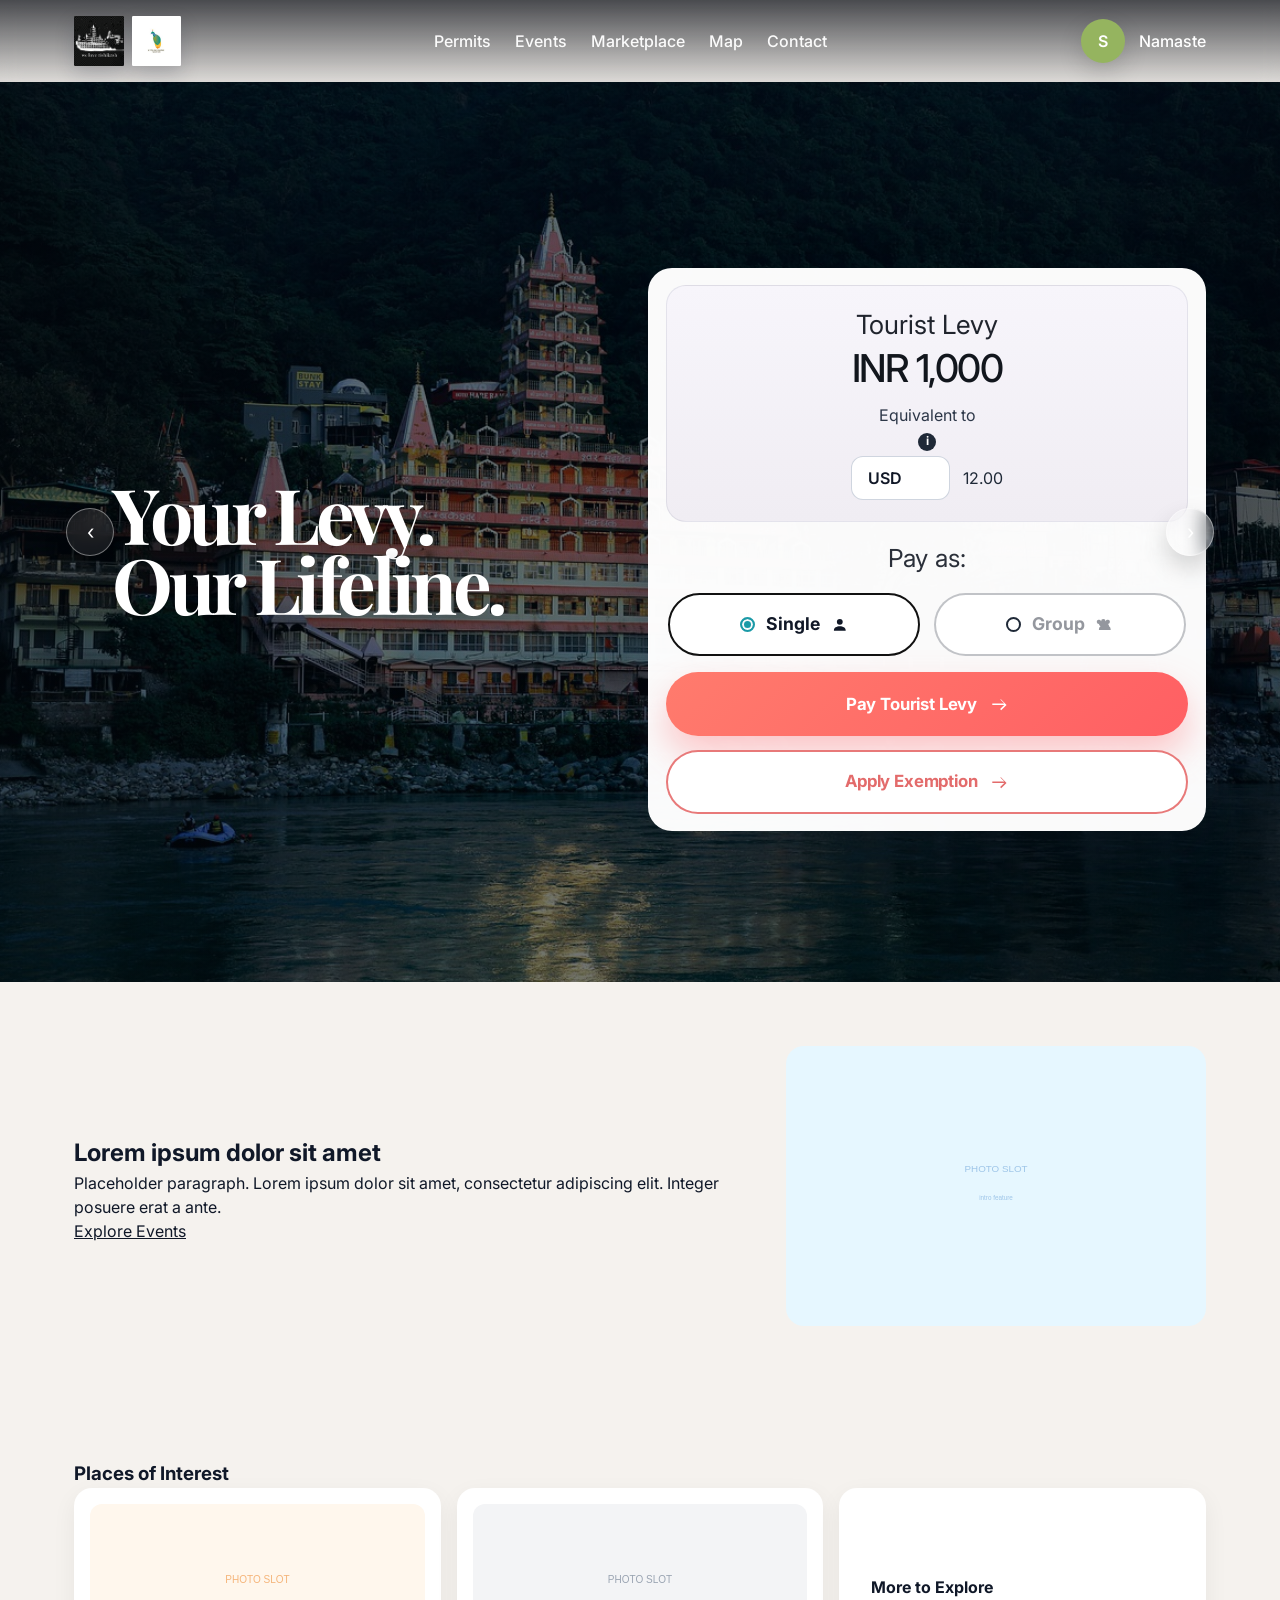
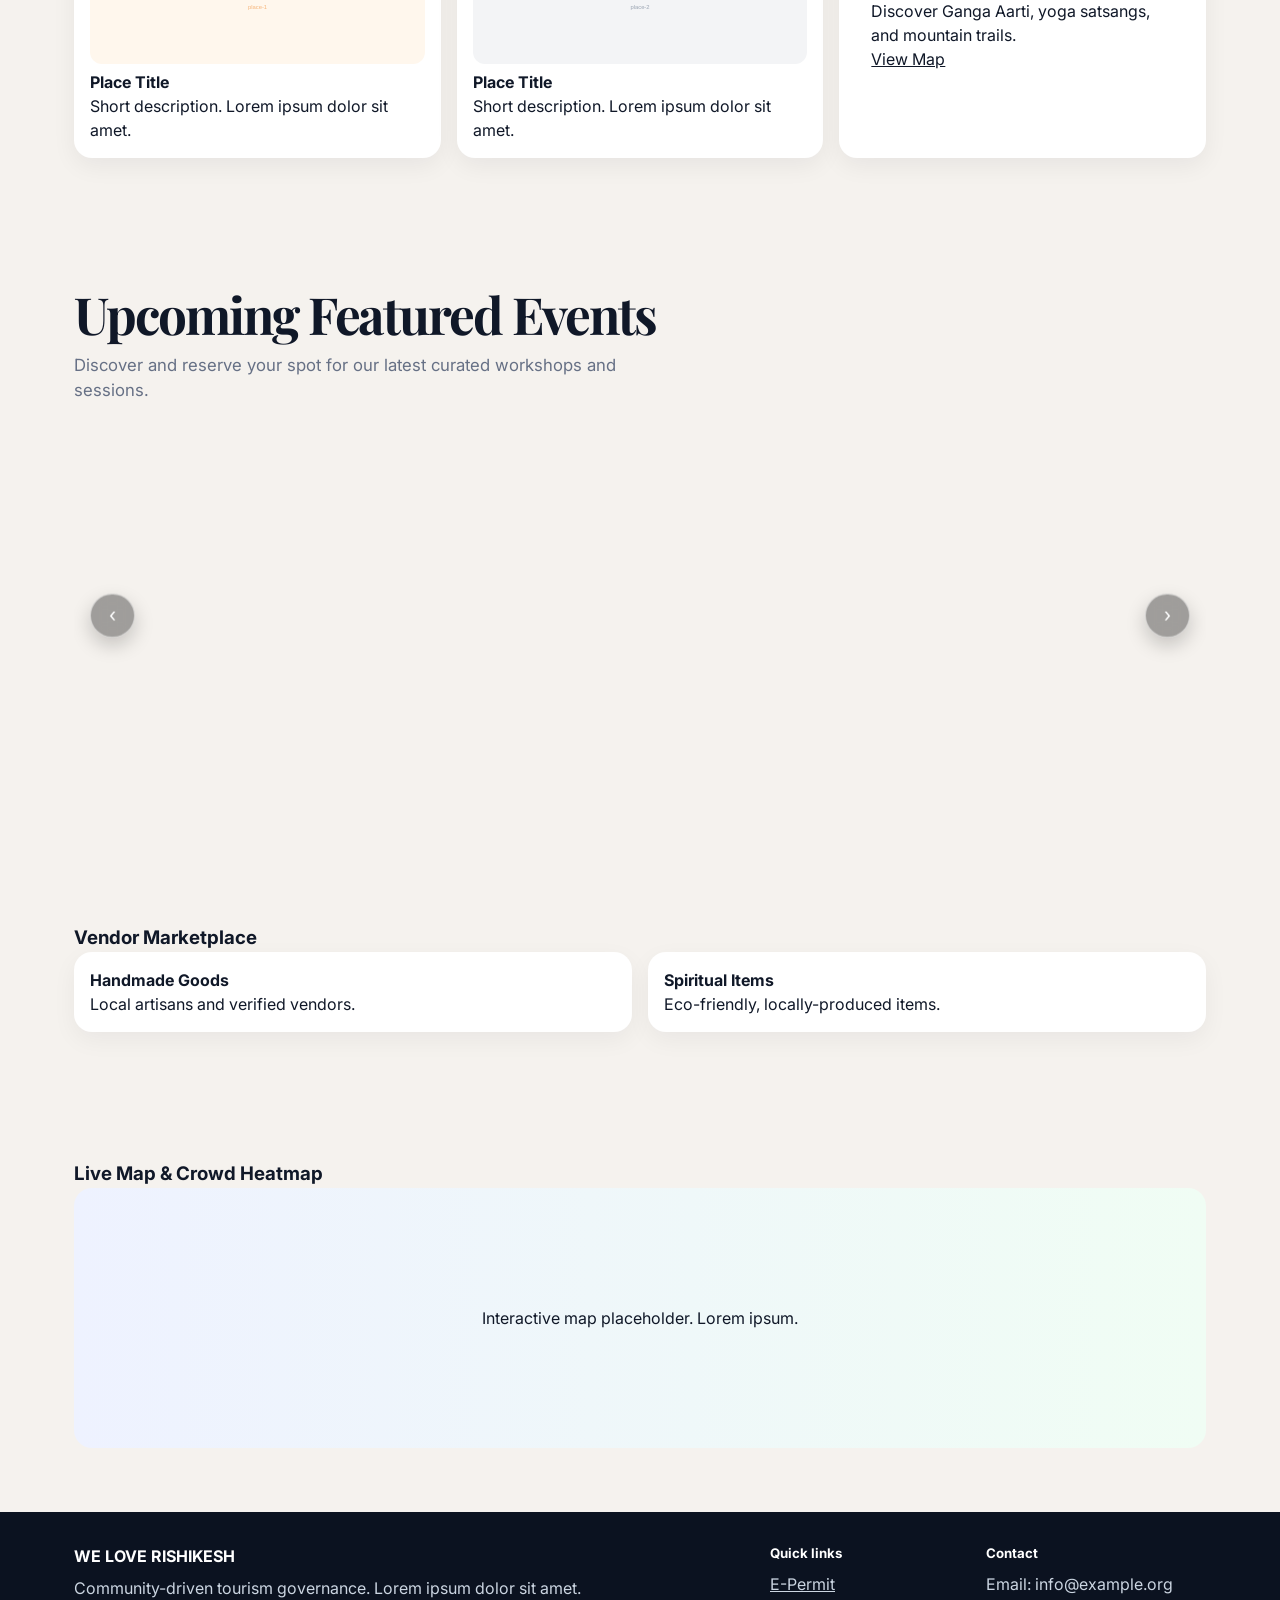
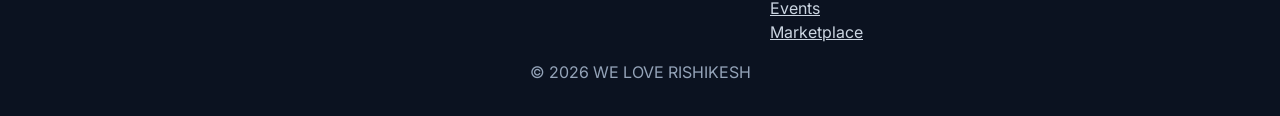
==== index.html @ 818726d2 "update" ====
<!doctype html>
<html lang="en">
<head>
  <meta charset="utf-8">
  <meta name="viewport" content="width=device-width,initial-scale=1">
  <title>WE LOVE RISHIKESH</title>
  <link rel="stylesheet" href="styles.css">
</head>
<body>
  <header class="site-header">
    <nav class="nav" aria-label="Primary">
      <a class="brand" href="#top" aria-label="Home">
        <span class="logos" aria-hidden="true">
          <img src="logo 1.png" alt="" class="logo-img">
          <img src="logo 2.jpg" alt="" class="logo-img">
        </span>
      </a>
      <ul class="nav-links">
        <li><a href="#permits">Permits</a></li>
        <li><a href="#events">Events</a></li>
        <li><a href="#marketplace">Marketplace</a></li>
        <li><a href="#map">Map</a></li>
        <li><a href="#contact">Contact</a></li>
      </ul>
      <div class="nav-utility" aria-label="User menu">
        <span class="avatar" aria-hidden="true">S</span>
        <span class="nav-utility__label">Namaste</span>
      </div>
    </nav>
  </header>

  <main>
    <section class="hero" id="top">
      <div class="hero-slides" aria-hidden="true">
        <div class="hero-slide is-active" data-caption="Your Levy. Our Lifeline." style="background-image: url('hero/hero 1.jpg')"></div>
        <div class="hero-slide" data-caption="Protect the Peace. Fund the Flow." style="background-image: url('hero/hero 2.avif')"></div>
        <div class="hero-slide" data-caption="Save the Ganga. Sustain the Valley." style="background-image: url('hero/hero 3.jpg')"></div>
        <div class="hero-slide" data-caption="Guard the Ghats. Guide the Future." style="background-image: url('hero/hero 4.jpg')"></div>
      </div>
      <div class="hero-inner container">
        <button class="hero-nav-button hero-nav-button--left" type="button" aria-label="Previous hero item">
          <span aria-hidden="true">&#8249;</span>
        </button>
        <button class="hero-nav-button hero-nav-button--right" type="button" aria-label="Next hero item">
          <span aria-hidden="true">&#8250;</span>
        </button>

        <div class="hero-copy">
          <h1 class="hero-title is-animating">Your Levy. Our Lifeline.</h1>
        </div>

        <aside class="levy-card" aria-label="Tourist levy payment card">
          <div class="levy-card__panel">
            <p class="levy-card__title">Tourist Levy</p>
            <p class="levy-card__price">INR 1,000</p>
            <div class="levy-card__currency">
              <span class="levy-card__currency-label">Equivalent to</span>
              <span class="levy-card__info" aria-hidden="true">i</span>
              <div class="levy-card__currency-row">
                <select aria-label="Select currency">
                  <option selected>USD</option>
                  <option>EUR</option>
                  <option>AUD</option>
                </select>
                <span class="levy-card__amount">12.00</span>
              </div>
            </div>
          </div>

          <div class="levy-card__payas">
            <p>Pay as:</p>
            <div class="pay-toggle" role="radiogroup" aria-label="Pay as">
              <label class="pay-toggle__option is-active">
                <input type="radio" name="pay-type" checked>
                <span class="pay-toggle__content">
                  <span class="pay-toggle__dot" aria-hidden="true"></span>
                  <span class="pay-toggle__label">Single</span>
                  <svg viewBox="0 0 24 24" aria-hidden="true"><path d="M12 12a4 4 0 1 0-4-4 4 4 0 0 0 4 4Zm0 2c-4.42 0-8 2.24-8 5v1h16v-1c0-2.76-3.58-5-8-5Z"/></svg>
                </span>
              </label>
              <label class="pay-toggle__option">
                <input type="radio" name="pay-type">
                <span class="pay-toggle__content">
                  <span class="pay-toggle__dot" aria-hidden="true"></span>
                  <span class="pay-toggle__label">Group</span>
                  <svg viewBox="0 0 24 24" aria-hidden="true"><path d="M16 11a3 3 0 1 0-2.82-4h-.18a3 3 0 1 0-6 0h-.18A3 3 0 1 0 4 11a3 3 0 0 0 2.2 2.89A4.99 4.99 0 0 0 4 18v1h16v-1a4.99 4.99 0 0 0-2.2-4.11A3 3 0 0 0 16 11Z"/></svg>
                </span>
              </label>
            </div>
          </div>

          <div class="levy-card__actions">
            <button class="action-btn action-btn--solid" type="button" id="openLevyModal">
              <span>Pay Tourist Levy</span>
              <svg viewBox="0 0 24 24" aria-hidden="true"><path d="M13.2 5.6 18.6 11H3v2h15.6l-5.4 5.4L14.6 20l7-7-7-7Z"/></svg>
            </button>
            <a class="action-btn action-btn--outline" href="#exemption">
              <span>Apply Exemption</span>
              <svg viewBox="0 0 24 24" aria-hidden="true"><path d="M13.2 5.6 18.6 11H3v2h15.6l-5.4 5.4L14.6 20l7-7-7-7Z"/></svg>
            </a>
          </div>
        </aside>
      </div>
    </section>

    <section class="intro container">
      <div class="intro-grid">
        <div class="intro-text">
          <h2>Lorem ipsum dolor sit amet</h2>
          <p>Placeholder paragraph. Lorem ipsum dolor sit amet, consectetur adipiscing elit. Integer posuere erat a ante.</p>
          <a class="link" href="#events">Explore Events</a>
        </div>
        <div class="intro-image">
          <!-- PHOTO-SLOT: intro feature -->
          <img src="assets/placeholder-1.svg" alt="placeholder">
        </div>
      </div>
    </section>

    <section id="places" class="places container">
      <h3>Places of Interest</h3>
      <div class="places-grid">
        <div class="place-card">
          <!-- PHOTO-SLOT: place-1 -->
          <img src="assets/placeholder-2.svg" alt="place">
          <h4>Place Title</h4>
          <p>Short description. Lorem ipsum dolor sit amet.</p>
        </div>
        <div class="place-card">
          <!-- PHOTO-SLOT: place-2 -->
          <img src="assets/placeholder-3.svg" alt="place">
          <h4>Place Title</h4>
          <p>Short description. Lorem ipsum dolor sit amet.</p>
        </div>
        <div class="place-card">
          <div class="place-slate">
            <h4>More to Explore</h4>
            <p>Discover Ganga Aarti, yoga satsangs, and mountain trails.</p>
            <a class="link" href="#map">View Map</a>
          </div>
        </div>
      </div>
    </section>

    <section id="events" class="events container">
      <div class="events-header">
        <h2>Upcoming Featured Events</h2>
        <p class="events-subtitle">Discover and reserve your spot for our latest curated workshops and sessions.</p>
      </div>
      <div class="events-slideshow-wrapper">
        <div class="events-slides">
          <div class="event-slide is-active" style="background-image: url('assets/event 1.jpg')"></div>
          <div class="event-slide" style="background-image: url('assets/event 2.jpg')"></div>
          <div class="event-slide" style="background-image: url('assets/event 3.jpg')"></div>
        </div>
        <button class="events-nav-button events-nav-button--prev" type="button" aria-label="Previous event">
          <span aria-hidden="true">&#8249;</span>
        </button>
        <button class="events-nav-button events-nav-button--next" type="button" aria-label="Next event">
          <span aria-hidden="true">&#8250;</span>
        </button>
      </div>
    </section>

    <section id="marketplace" class="marketplace container">
      <h3>Vendor Marketplace</h3>
      <div class="market-grid">
        <div class="market-card">
          <h4>Handmade Goods</h4>
          <p>Local artisans and verified vendors.</p>
        </div>
        <div class="market-card">
          <h4>Spiritual Items</h4>
          <p>Eco-friendly, locally-produced items.</p>
        </div>
      </div>
    </section>

    <section id="map" class="map container">
      <h3>Live Map & Crowd Heatmap</h3>
      <div class="map-slate">
        <p>Interactive map placeholder. Lorem ipsum.</p>
      </div>
    </section>

  </main>

  <div class="levy-modal" id="levyModal" role="dialog" aria-modal="true" aria-labelledby="levyModalTitle" hidden>
    <div class="levy-modal__backdrop" data-close-modal="true"></div>
    <div class="levy-modal__dialog" role="document">
      <button class="levy-modal__close" type="button" id="closeLevyModal" aria-label="Close tourist levy form">&times;</button>

      <div class="levy-modal__grid">
        <section class="levy-modal__column">
          <h2 id="levyModalTitle" class="levy-modal__heading">Tourist Levy Form</h2>

          <div class="tl-amount-box">
            <span>Total Amount</span>
            <strong>INR 1,000</strong>
          </div>

          <div class="tl-conversion">
            <div class="tl-conversion__row">
              <span>Equivalent to</span>
              <select aria-label="Select conversion currency">
                <option selected>USD</option>
                <option>EUR</option>
                <option>AUD</option>
              </select>
              <strong>12.00</strong>
            </div>
            <p class="tl-conversion__note"><em>* Final amount may vary based on live exchange rates and issuer fees.</em></p>
          </div>

          <div class="tl-payment-methods">
            <div class="tl-payment-methods__head">
              <h3>Choose Payment Method</h3>
              <span class="tl-secure-pill">
                <svg viewBox="0 0 24 24" aria-hidden="true"><path d="M12 2 4 5v6c0 5.25 3.4 10.24 8 11.95 4.6-1.71 8-6.7 8-11.95V5l-8-3Zm0 3.2 5 1.88V11c0 3.95-2.42 7.72-5 9.2-2.58-1.48-5-5.25-5-9.2V7.08l5-1.88Zm-1.2 9.3-2.1-2.1-1.7 1.7 3.8 3.8 6.2-6.2-1.7-1.7-4.5 4.5Z"/></svg>
                <span>Payment Securely</span>
              </span>
            </div>

            <div class="tl-method-list" role="radiogroup" aria-label="Payment method">
              <label class="tl-method-option">
                <input type="radio" name="payment-method" checked>
                <span class="tl-method-option__body">
                  <span class="tl-method-option__radio"></span>
                  <span class="tl-method-option__meta">
                    <strong>Credit / Debit Card</strong>
                    <small>Visa, Mastercard, JCB, Amex</small>
                  </span>
                  <span class="tl-method-option__logos" aria-hidden="true">
                    <span class="logo-chip">VISA</span>
                    <span class="logo-chip">MC</span>
                    <span class="logo-chip">JCB</span>
                  </span>
                </span>
              </label>

              <label class="tl-method-option">
                <input type="radio" name="payment-method">
                <span class="tl-method-option__body">
                  <span class="tl-method-option__radio"></span>
                  <span class="tl-method-option__meta">
                    <strong>UPI</strong>
                    <small>Pay with UPI apps and ID</small>
                  </span>
                  <span class="tl-method-option__logos" aria-hidden="true">
                    <span class="logo-chip logo-chip--upi">UPI</span>
                  </span>
                </span>
              </label>
            </div>
          </div>

          <p class="tl-legal">By proceeding, you agree to the WE LOVE RISHIKESH Application policies and provincial tourism levy regulations.</p>
        </section>

        <section class="levy-modal__column">
          <h3 class="levy-modal__heading">Your Identity</h3>

          <form class="tl-form" novalidate>
            <label class="tl-field">
              <span class="tl-field__label">First / Given Names <span class="tl-help">?</span></span>
              <input type="text" placeholder="Enter your first and given names">
            </label>

            <label class="tl-field">
              <span class="tl-field__label">Last Name (Surname) <span class="tl-help">?</span></span>
              <input type="text" placeholder="Enter your surname">
            </label>

            <label class="tl-field">
              <span class="tl-field__label">Email</span>
              <input type="email" placeholder="you@example.com">
              <small>* Your Levy Voucher will be sent to your Email.</small>
            </label>

            <label class="tl-field">
              <span class="tl-field__label">Aadhar Number</span>
              <input type="text" placeholder="Enter your Aadhar number">
            </label>

            <label class="tl-field">
              <span class="tl-field__label">State</span>
              <input type="text" placeholder="Enter state">
            </label>

            <label class="tl-field">
              <span class="tl-field__label">Arrival Date (DD/MM/YYYY)</span>
              <input type="text" placeholder="DD/MM/YYYY">
            </label>

            <div class="tl-captcha" aria-label="Turnstile verification">
              <div class="tl-captcha__check">✓</div>
              <div>
                <strong>Success!</strong>
                <p>Cloudflare Turnstile verified</p>
              </div>
            </div>

            <p class="tl-submit-note">By submitting, you agree to the Terms and Conditions and Privacy Policy.</p>
            <button type="submit" class="tl-submit">Submit <span aria-hidden="true">&#8250;</span></button>
          </form>
        </section>
      </div>
    </div>
  </div>

  <footer class="site-footer">
    <div class="container footer-grid">
      <div>
        <h4>WE LOVE RISHIKESH</h4>
        <p>Community-driven tourism governance. Lorem ipsum dolor sit amet.</p>
      </div>
      <div>
        <h5>Quick links</h5>
        <ul>
          <li><a href="#permits">E-Permit</a></li>
          <li><a href="#events">Events</a></li>
          <li><a href="#marketplace">Marketplace</a></li>
        </ul>
      </div>
      <div>
        <h5>Contact</h5>
        <p>Email: info@example.org</p>
      </div>
    </div>
    <div class="copyright">© 2026 WE LOVE RISHIKESH</div>
  </footer>

  <script>
    const heroSlides = Array.from(document.querySelectorAll('.hero-slide'));
    const heroTitle = document.querySelector('.hero-title');
    const previousButton = document.querySelector('.hero-nav-button--left');
    const nextButton = document.querySelector('.hero-nav-button--right');
    const openLevyModalButton = document.querySelector('#openLevyModal');
    const closeLevyModalButton = document.querySelector('#closeLevyModal');
    const levyModal = document.querySelector('#levyModal');
    let activeIndex = 0;

    function animateTitle(text) {
      if (!heroTitle) return;
      heroTitle.classList.remove('is-animating');
      heroTitle.textContent = text;
      void heroTitle.offsetWidth;
      heroTitle.classList.add('is-animating');
    }

    function showSlide(index) {
      activeIndex = index;
      heroSlides.forEach((slide, slideIndex) => {
        slide.classList.toggle('is-active', slideIndex === activeIndex);
      });
      animateTitle(heroSlides[activeIndex].dataset.caption || '');
    }

    function nextSlide() {
      showSlide((activeIndex + 1) % heroSlides.length);
    }

    function previousSlide() {
      showSlide((activeIndex - 1 + heroSlides.length) % heroSlides.length);
    }

    if (previousButton) {
      previousButton.addEventListener('click', previousSlide);
    }

    if (nextButton) {
      nextButton.addEventListener('click', nextSlide);
    }

    function openLevyModal() {
      if (!levyModal) return;
      levyModal.hidden = false;
      document.body.classList.add('modal-open');
    }

    function closeLevyModal() {
      if (!levyModal) return;
      levyModal.hidden = true;
      document.body.classList.remove('modal-open');
    }

    if (openLevyModalButton) {
      openLevyModalButton.addEventListener('click', openLevyModal);
    }

    if (closeLevyModalButton) {
      closeLevyModalButton.addEventListener('click', closeLevyModal);
    }

    if (levyModal) {
      levyModal.addEventListener('click', (event) => {
        if (event.target instanceof HTMLElement && event.target.dataset.closeModal === 'true') {
          closeLevyModal();
        }
      });
    }

    document.addEventListener('keydown', (event) => {
      if (event.key === 'Escape') {
        closeLevyModal();
      }
    });

    // Events slideshow logic
    const eventSlides = Array.from(document.querySelectorAll('.event-slide'));
    const eventNavPrev = document.querySelector('.events-nav-button--prev');
    const eventNavNext = document.querySelector('.events-nav-button--next');
    let activeEventIndex = 0;

    function showEventSlide(index) {
      activeEventIndex = index % eventSlides.length;
      eventSlides.forEach((slide, slideIndex) => {
        slide.classList.toggle('is-active', slideIndex === activeEventIndex);
      });
    }

    function nextEventSlide() {
      showEventSlide(activeEventIndex + 1);
    }

    function previousEventSlide() {
      showEventSlide((activeEventIndex - 1 + eventSlides.length) % eventSlides.length);
    }

    if (eventNavPrev) {
      eventNavPrev.addEventListener('click', previousEventSlide);
    }

    if (eventNavNext) {
      eventNavNext.addEventListener('click', nextEventSlide);
    }

    showSlide(0);
  </script>

</body>
</html>
---- styles.css ----
@import url('https://fonts.googleapis.com/css2?family=Inter:wght@400;500;600;700;800&family=Playfair+Display:wght@600;700;800&display=swap');

:root {
  --bg: #f5f2ee;
  --surface: #ffffff;
  --surface-soft: #f3eff7;
  --text: #101828;
  --muted: #667085;
  --white: #ffffff;
  --coral: #ff6b6b;
  --coral-dark: #ef5350;
  --coral-border: rgba(255, 107, 107, 0.42);
  --shadow: 0 24px 64px rgba(15, 23, 42, 0.22);
  --container: 1180px;
}

* {
  box-sizing: border-box;
  margin: 0;
  padding: 0;
}

html {
  scroll-behavior: smooth;
  background: #06111f;
}

body {
  font-family: 'Inter', system-ui, -apple-system, BlinkMacSystemFont, sans-serif;
  line-height: 1.5;
  color: var(--text);
  background: var(--bg);
  margin: 0;
  min-height: 100vh;
}

a {
  color: inherit;
}

button,
select,
input {
  font: inherit;
}

.container {
  max-width: var(--container);
  margin: 0 auto;
  padding: 0 1.5rem;
}

.site-header {
  position: sticky;
  top: 0;
  z-index: 1000;
  background: linear-gradient(180deg, rgba(7, 10, 17, 0.72), rgba(7, 10, 17, 0.1));
  backdrop-filter: blur(10px);
}

.nav {
  max-width: var(--container);
  margin: 0 auto;
  padding: 1rem 1.5rem;
  display: flex;
  align-items: center;
  justify-content: space-between;
  gap: 1.25rem;
}

.brand {
  display: inline-flex;
  align-items: center;
  text-decoration: none;
  color: var(--white);
}

.logos {
  display: inline-flex;
  align-items: center;
  gap: 0.5rem;
}

.logo-img {
  width: 3.1rem;
  height: 3.1rem;
  object-fit: cover;
  border-radius: 0.08rem;
  background: #fff;
  box-shadow: 0 8px 20px rgba(15, 23, 42, 0.18);
}

.nav-links {
  list-style: none;
  display: flex;
  align-items: center;
  gap: 1.5rem;
  flex-wrap: wrap;
  justify-content: center;
}

.nav-links a {
  color: rgba(255, 255, 255, 0.96);
  text-decoration: none;
  font-size: 1rem;
  font-weight: 500;
  transition: opacity 0.2s ease;
}

.nav-links a:hover {
  opacity: 0.75;
}

.nav-utility {
  display: inline-flex;
  align-items: center;
  gap: 0.9rem;
  color: var(--white);
  font-weight: 500;
  white-space: nowrap;
}

.avatar {
  width: 2.75rem;
  height: 2.75rem;
  border-radius: 999px;
  display: inline-flex;
  align-items: center;
  justify-content: center;
  background: #95b45f;
  color: #ffffff;
  font-weight: 600;
  box-shadow: 0 10px 24px rgba(0, 0, 0, 0.15);
}

.hero {
  position: relative;
  min-height: calc(100vh - 0px);
  overflow: clip;
  background: #06111f;
}

.hero-slides {
  position: absolute;
  inset: 0;
}

.hero-slide {
  position: absolute;
  inset: 0;
  opacity: 0;
  transform: scale(1.03);
  background-size: cover;
  background-position: center center;
  transition: opacity 0.8s ease;
}

.hero-slide::after {
  content: '';
  position: absolute;
  inset: 0;
  background:
    linear-gradient(180deg, rgba(1, 7, 14, 0.52), rgba(1, 7, 14, 0.48)),
    linear-gradient(90deg, rgba(3, 9, 16, 0.32) 0%, rgba(3, 9, 16, 0.12) 35%, rgba(3, 9, 16, 0.28) 100%);
}

.hero-slide.is-active {
  opacity: 1;
}

.hero-inner.container {
  position: relative;
  z-index: 1;
  min-height: 100vh;
  display: grid;
  grid-template-columns: minmax(0, 1.25fr) minmax(340px, 558px);
  align-items: center;
  gap: clamp(1.5rem, 4vw, 4rem);
  padding-top: clamp(4.5rem, 8vh, 5.5rem);
  padding-bottom: clamp(2rem, 4vh, 3rem);
}

.hero-nav-button {
  position: absolute;
  top: 50%;
  transform: translateY(-50%);
  width: 3rem;
  height: 3rem;
  border-radius: 999px;
  border: 1px solid rgba(255, 255, 255, 0.4);
  background: rgba(255, 255, 255, 0.08);
  color: #ffffff;
  display: inline-flex;
  align-items: center;
  justify-content: center;
  cursor: pointer;
  backdrop-filter: blur(10px);
  box-shadow: 0 12px 24px rgba(0, 0, 0, 0.16);
}

.hero-nav-button--left {
  left: 1rem;
}

.hero-nav-button--right {
  right: 1rem;
}

.hero-nav-button span {
  font-size: 1.25rem;
  line-height: 1;
}

.hero-copy {
  color: var(--white);
  max-width: 44rem;
  align-self: center;
  padding-left: clamp(1rem, 3vw, 2.5rem);
}

.hero-copy h1 {
  font-family: 'Playfair Display', Georgia, serif;
  font-size: clamp(3.8rem, 6vw, 6.15rem);
  line-height: 0.92;
  letter-spacing: -0.06em;
  font-weight: 700;
  max-width: 10ch;
  text-wrap: balance;
  text-shadow: 0 8px 20px rgba(0, 0, 0, 0.32);
}

.hero-title {
  display: inline-block;
}

.hero-title.is-animating {
  animation: heroTitleRise 0.72s cubic-bezier(0.22, 1, 0.36, 1) both;
}

@keyframes heroTitleRise {
  from {
    opacity: 0;
    transform: translateY(1.15rem);
  }
  to {
    opacity: 1;
    transform: translateY(0);
  }
}

.levy-card {
  justify-self: end;
  width: min(100%, 560px);
  padding: 1.1rem;
  border-radius: 24px;
  background: rgba(255, 255, 255, 0.98);
  box-shadow: var(--shadow);
  color: var(--text);
}

.levy-card__panel {
  border-radius: 20px;
  background: linear-gradient(180deg, #f7f5fb 0%, #f0edf3 100%);
  border: 1px solid rgba(139, 145, 165, 0.18);
  padding: 1.45rem 1.5rem 1.35rem;
  text-align: center;
}

.levy-card__title {
  font-size: 1.65rem;
  line-height: 1.1;
  color: #20242d;
  margin-bottom: 0.65rem;
}

.levy-card__price {
  font-size: clamp(2.1rem, 3vw, 2.85rem);
  line-height: 1;
  font-weight: 500;
  letter-spacing: -0.04em;
  color: #12161d;
  margin-bottom: 1rem;
}

.levy-card__currency {
  display: flex;
  flex-direction: column;
  align-items: center;
  gap: 0.35rem;
}

.levy-card__currency-row {
  display: inline-flex;
  align-items: center;
  gap: 0.8rem;
}

.levy-card__currency-label {
  color: #2d3748;
  font-size: 1rem;
}

.levy-card__info {
  width: 1.1rem;
  height: 1.1rem;
  border-radius: 999px;
  background: #1f2937;
  color: #ffffff;
  display: inline-flex;
  align-items: center;
  justify-content: center;
  font-size: 0.74rem;
  font-weight: 700;
}

.levy-card__currency select {
  appearance: none;
  border: 1px solid rgba(148, 163, 184, 0.45);
  background: #ffffff;
  border-radius: 12px;
  padding: 0.55rem 1rem;
  font-weight: 600;
  color: #111827;
  min-width: 6.2rem;
  box-shadow: 0 1px 0 rgba(255, 255, 255, 0.5) inset;
}

.levy-card__amount {
  font-size: 1rem;
  color: #1f2937;
}

.levy-card__payas {
  text-align: center;
  padding: 1.1rem 0.15rem 0;
}

.levy-card__payas > p {
  font-size: 1.55rem;
  color: #2a2f39;
  margin-bottom: 1rem;
}

.pay-toggle {
  display: grid;
  grid-template-columns: repeat(2, minmax(0, 1fr));
  gap: 0.85rem;
}

.pay-toggle__option {
  display: block;
  position: relative;
}

.pay-toggle__option input {
  position: absolute;
  opacity: 0;
  pointer-events: none;
}

.pay-toggle__content {
  min-height: 3.95rem;
  width: 100%;
  display: inline-flex;
  align-items: center;
  justify-content: center;
  gap: 0.7rem;
  padding: 0.75rem 1rem;
  border-radius: 999px;
  border: 2px solid rgba(17, 24, 39, 0.28);
  background: #ffffff;
  color: #111827;
  cursor: pointer;
  transition: transform 0.2s ease, border-color 0.2s ease, background 0.2s ease;
}

.pay-toggle__dot {
  width: 0.95rem;
  height: 0.95rem;
  border-radius: 999px;
  border: 2px solid #1f2937;
  position: relative;
  flex: 0 0 auto;
}

.pay-toggle__label {
  font-size: 1.1rem;
  font-weight: 700;
}

.pay-toggle__content svg {
  width: 1.1rem;
  height: 1.1rem;
  fill: currentColor;
  flex: 0 0 auto;
}

.pay-toggle__option input:checked + .pay-toggle__content,
.pay-toggle__option.is-active .pay-toggle__content {
  border-color: #111111;
}

.pay-toggle__option input:checked + .pay-toggle__content .pay-toggle__dot,
.pay-toggle__option.is-active .pay-toggle__content .pay-toggle__dot {
  border-color: #1b9aa7;
  background: #1b9aa7;
  box-shadow: inset 0 0 0 2px #f8fafc;
}

.pay-toggle__option:not(.is-active) .pay-toggle__content {
  color: rgba(17, 24, 39, 0.45);
  border-color: rgba(17, 24, 39, 0.26);
}

.levy-card__actions {
  display: grid;
  gap: 0.85rem;
  padding-top: 1rem;
}

.action-btn {
  width: 100%;
  min-height: 4rem;
  display: inline-flex;
  align-items: center;
  justify-content: center;
  gap: 0.8rem;
  border-radius: 999px;
  text-decoration: none;
  font-size: 1.05rem;
  font-weight: 700;
  letter-spacing: -0.01em;
  transition: transform 0.2s ease, box-shadow 0.2s ease, background 0.2s ease;
  border: none;
  cursor: pointer;
}

.action-btn svg {
  width: 1.15rem;
  height: 1.15rem;
  fill: currentColor;
  flex: 0 0 auto;
}

.action-btn--solid {
  color: #ffffff;
  background: linear-gradient(135deg, #ff7b6d 0%, #ff5f63 100%);
  box-shadow: 0 18px 36px rgba(255, 95, 99, 0.34);
}

.action-btn--outline {
  color: #e36b6b;
  background: #ffffff;
  border: 2px solid rgba(230, 107, 107, 0.9);
}

.action-btn:hover,
.hero-nav-button:hover,
.pay-toggle__content:hover {
  transform: translateY(-1px);
}

.action-btn--solid:hover {
  box-shadow: 0 20px 42px rgba(255, 95, 99, 0.42);
}

.action-btn--outline:hover {
  background: rgba(255, 107, 107, 0.04);
}

body.modal-open {
  overflow: hidden;
}

.levy-modal {
  position: fixed;
  inset: 0;
  z-index: 2500;
  display: grid;
  place-items: center;
  padding: 1.2rem;
}

.levy-modal[hidden] {
  display: none;
}

.levy-modal__backdrop {
  position: absolute;
  inset: 0;
  background: rgba(2, 8, 18, 0.62);
  backdrop-filter: blur(2px);
}

.levy-modal__dialog {
  position: relative;
  width: min(1080px, 100%);
  max-height: min(92vh, 900px);
  overflow: auto;
  border-radius: 20px;
  background: #ffffff;
  box-shadow: 0 24px 60px rgba(15, 23, 42, 0.35);
  padding: 1.25rem;
}

.levy-modal__close {
  position: absolute;
  top: 0.8rem;
  right: 0.9rem;
  width: 2rem;
  height: 2rem;
  border-radius: 999px;
  border: 1px solid #d0d5dd;
  background: #ffffff;
  color: #344054;
  font-size: 1.15rem;
  line-height: 1;
  cursor: pointer;
}

.levy-modal__grid {
  display: grid;
  grid-template-columns: repeat(2, minmax(0, 1fr));
  gap: 1.25rem;
}

.levy-modal__column {
  border: 1px solid #eaecf0;
  border-radius: 14px;
  padding: 1rem;
}

.levy-modal__heading {
  font-size: 1.4rem;
  margin-bottom: 1rem;
  color: #101828;
}

.tl-amount-box {
  display: flex;
  align-items: center;
  justify-content: space-between;
  background: #f6f7f9;
  border: 1px solid #e5e7eb;
  border-radius: 8px;
  padding: 0.85rem 1rem;
}

.tl-amount-box strong {
  font-size: 1.2rem;
}

.tl-conversion {
  margin-top: 0.9rem;
}

.tl-conversion__row {
  display: flex;
  align-items: center;
  gap: 0.7rem;
}

.tl-conversion__row select {
  border: 1px solid #d0d5dd;
  border-radius: 8px;
  padding: 0.45rem 0.6rem;
  background: #fff;
}

.tl-conversion__note {
  margin-top: 0.45rem;
  font-size: 0.8rem;
  color: #667085;
}

.tl-payment-methods {
  margin-top: 1rem;
}

.tl-payment-methods__head {
  display: flex;
  align-items: center;
  justify-content: space-between;
  gap: 0.8rem;
}

.tl-payment-methods__head h3 {
  font-size: 1rem;
}

.tl-secure-pill {
  display: inline-flex;
  align-items: center;
  gap: 0.32rem;
  color: #067647;
  font-size: 0.82rem;
  font-weight: 600;
}

.tl-secure-pill svg {
  width: 1rem;
  height: 1rem;
  fill: currentColor;
}

.tl-method-list {
  margin-top: 0.8rem;
  display: grid;
  gap: 0.72rem;
}

.tl-method-option {
  display: block;
}

.tl-method-option input {
  position: absolute;
  opacity: 0;
  pointer-events: none;
}

.tl-method-option__body {
  border: 1px solid #d0d5dd;
  border-radius: 8px;
  padding: 0.75rem;
  display: grid;
  grid-template-columns: auto 1fr auto;
  align-items: center;
  gap: 0.7rem;
  cursor: pointer;
}

.tl-method-option__radio {
  width: 1rem;
  height: 1rem;
  border-radius: 999px;
  border: 2px solid #98a2b3;
}

.tl-method-option__meta strong {
  display: block;
  font-size: 0.96rem;
}

.tl-method-option__meta small {
  display: block;
  color: #667085;
  font-size: 0.8rem;
}

.tl-method-option__logos {
  display: inline-flex;
  gap: 0.35rem;
}

.logo-chip {
  border: 1px solid #d0d5dd;
  border-radius: 999px;
  padding: 0.22rem 0.55rem;
  font-size: 0.7rem;
  background: #fff;
}

.logo-chip--upi {
  color: #0052cc;
  border-color: #b2ccff;
  background: #f5f8ff;
}

.tl-method-option input:checked + .tl-method-option__body {
  border-color: #16a34a;
  box-shadow: 0 0 0 1px #16a34a inset;
}

.tl-method-option input:checked + .tl-method-option__body .tl-method-option__radio {
  border-color: #16a34a;
  background: radial-gradient(circle at center, #16a34a 0 55%, transparent 56%);
}

.tl-legal {
  margin-top: 1rem;
  font-size: 0.8rem;
  color: #667085;
}

.tl-form {
  display: grid;
  gap: 0.8rem;
}

.tl-field {
  display: grid;
  gap: 0.35rem;
}

.tl-field__label {
  font-size: 0.85rem;
  color: #344054;
  display: inline-flex;
  align-items: center;
  gap: 0.35rem;
}

.tl-help {
  width: 1rem;
  height: 1rem;
  border-radius: 999px;
  display: inline-flex;
  align-items: center;
  justify-content: center;
  font-size: 0.7rem;
  background: #f2f4f7;
  color: #475467;
}

.tl-field input {
  border: 1px solid #d0d5dd;
  border-radius: 8px;
  padding: 0.68rem 0.75rem;
  background: #ffffff;
}

.tl-field small {
  color: #667085;
  font-size: 0.78rem;
}

.tl-captcha {
  margin-top: 0.3rem;
  border: 1px solid #d0d5dd;
  border-radius: 8px;
  padding: 0.75rem;
  display: flex;
  align-items: center;
  gap: 0.65rem;
  background: #f8fafc;
}

.tl-captcha__check {
  width: 1.4rem;
  height: 1.4rem;
  border-radius: 999px;
  background: #12b76a;
  color: #fff;
  display: inline-flex;
  align-items: center;
  justify-content: center;
  font-size: 0.85rem;
}

.tl-captcha p {
  font-size: 0.76rem;
  color: #667085;
}

.tl-submit-note {
  font-size: 0.76rem;
  color: #667085;
}

.tl-submit {
  width: 100%;
  border: none;
  border-radius: 999px;
  min-height: 3.2rem;
  background: #fa5456;
  color: #ffffff;
  font-size: 1rem;
  font-weight: 700;
  display: inline-flex;
  align-items: center;
  justify-content: center;
  gap: 0.35rem;
  cursor: pointer;
}

.intro,
.places,
.events,
.marketplace,
.map {
  padding-block: 4rem;
}

.intro-grid {
  display: grid;
  grid-template-columns: minmax(0, 1fr) minmax(280px, 420px);
  gap: 1.5rem;
  align-items: center;
}

.intro-image img {
  width: 100%;
  height: auto;
  border-radius: 18px;
}

.places-grid {
  display: grid;
  grid-template-columns: repeat(3, minmax(0, 1fr));
  gap: 1rem;
}

.place-card {
  background: #ffffff;
  padding: 1rem;
  border-radius: 18px;
  box-shadow: 0 8px 24px rgba(15, 23, 42, 0.06);
}

.place-card img {
  width: 100%;
  height: 160px;
  object-fit: cover;
  border-radius: 12px;
}

.place-slate {
  display: flex;
  flex-direction: column;
  justify-content: center;
  height: 100%;
  padding: 1rem;
}

.events {
  position: relative;
}

.events-header {
  margin-bottom: 2rem;
}

.events-header h2 {
  font-family: 'Playfair Display', Georgia, serif;
  font-size: clamp(2.2rem, 4vw, 3.2rem);
  font-weight: 700;
  line-height: 1.1;
  letter-spacing: -0.04em;
  color: #101828;
}

.events-subtitle {
  margin-top: 0.7rem;
  font-size: 1.05rem;
  color: #667085;
  max-width: 38rem;
}

.events-slideshow-wrapper {
  position: relative;
  width: 100%;
  height: 360px;
  border-radius: 18px;
  overflow: hidden;
}

.events-slides {
  position: relative;
  width: 100%;
  height: 100%;
}

.event-slide {
  position: absolute;
  inset: 0;
  opacity: 0;
  background-size: cover;
  background-position: center;
  transition: opacity 0.8s ease;
}

.event-slide.is-active {
  opacity: 1;
}

.events-nav-button {
  position: absolute;
  top: 50%;
  transform: translateY(-50%);
  width: 2.8rem;
  height: 2.8rem;
  border-radius: 999px;
  border: 1px solid rgba(255, 255, 255, 0.5);
  background: rgba(0, 0, 0, 0.35);
  color: #ffffff;
  display: inline-flex;
  align-items: center;
  justify-content: center;
  cursor: pointer;
  backdrop-filter: blur(8px);
  box-shadow: 0 8px 20px rgba(0, 0, 0, 0.2);
  z-index: 10;
  transition: transform 0.2s ease, background 0.2s ease;
}

.events-nav-button:hover {
  transform: translateY(-50%) scale(1.08);
  background: rgba(0, 0, 0, 0.5);
}

.events-nav-button--prev {
  left: 1rem;
}

.events-nav-button--next {
  right: 1rem;
}

.events-nav-button span {
  font-size: 1.2rem;
  line-height: 1;
}

.market-grid {
  display: grid;
  grid-template-columns: repeat(2, minmax(0, 1fr));
  gap: 1rem;
}

.market-card {
  background: #ffffff;
  padding: 1rem;
  border-radius: 18px;
  box-shadow: 0 8px 24px rgba(15, 23, 42, 0.05);
}

.map-slate {
  height: 260px;
  background: linear-gradient(90deg, #eef2ff, #f0fdf4);
  display: flex;
  align-items: center;
  justify-content: center;
  border-radius: 18px;
}

.site-footer {
  background: #0b1220;
  color: #ffffff;
  padding: 2rem 0;
}

.footer-grid {
  display: grid;
  grid-template-columns: 1fr 200px 220px;
  gap: 1rem;
}

.footer-grid h4,
.footer-grid h5 {
  margin: 0 0 0.5rem;
}

.footer-grid p,
.footer-grid li {
  color: #cbd5e1;
}

.footer-grid ul {
  list-style: none;
  padding: 0;
  margin: 0;
}

.copyright {
  text-align: center;
  color: #94a3b8;
  padding-top: 1rem;
}

@media (max-width: 1080px) {
  .hero-inner.container {
    grid-template-columns: minmax(0, 1fr);
    justify-items: start;
    padding-top: 5.5rem;
  }

  .hero-nav-button {
    top: auto;
    bottom: 1.6rem;
    transform: none;
  }

  .hero-nav-button--left {
    left: 1rem;
  }

  .hero-nav-button--right {
    right: 1rem;
  }

  .hero-copy {
    padding-left: 0;
  }

  .levy-card {
    justify-self: start;
    width: min(100%, 560px);
  }
}

@media (max-width: 900px) {
  .nav-links {
    display: none;
  }

  .levy-modal__grid {
    grid-template-columns: 1fr;
  }

  .intro-grid,
  .places-grid,
  .market-grid,
  .footer-grid {
    grid-template-columns: 1fr;
  }
}

@media (max-width: 640px) {
  .container,
  .nav {
    padding-left: 1rem;
    padding-right: 1rem;
  }

  .logo-img {
    width: 2.8rem;
    height: 2.8rem;
  }

  .nav-utility__label {
    display: none;
  }

  .hero-copy h1 {
    font-size: clamp(2.75rem, 14vw, 4.5rem);
    max-width: 10ch;
  }

  .levy-card {
    width: 100%;
    padding: 0.9rem;
  }

  .levy-card__panel {
    padding: 1.1rem 1rem 1rem;
  }

  .levy-card__title {
    font-size: 1.35rem;
  }

  .levy-card__price {
    font-size: 2.2rem;
  }

  .levy-card__currency-row {
    flex-wrap: wrap;
    justify-content: center;
  }

  .pay-toggle {
    grid-template-columns: 1fr;
  }

  .pay-toggle__content,
  .action-btn {
    min-height: 3.6rem;
  }
}
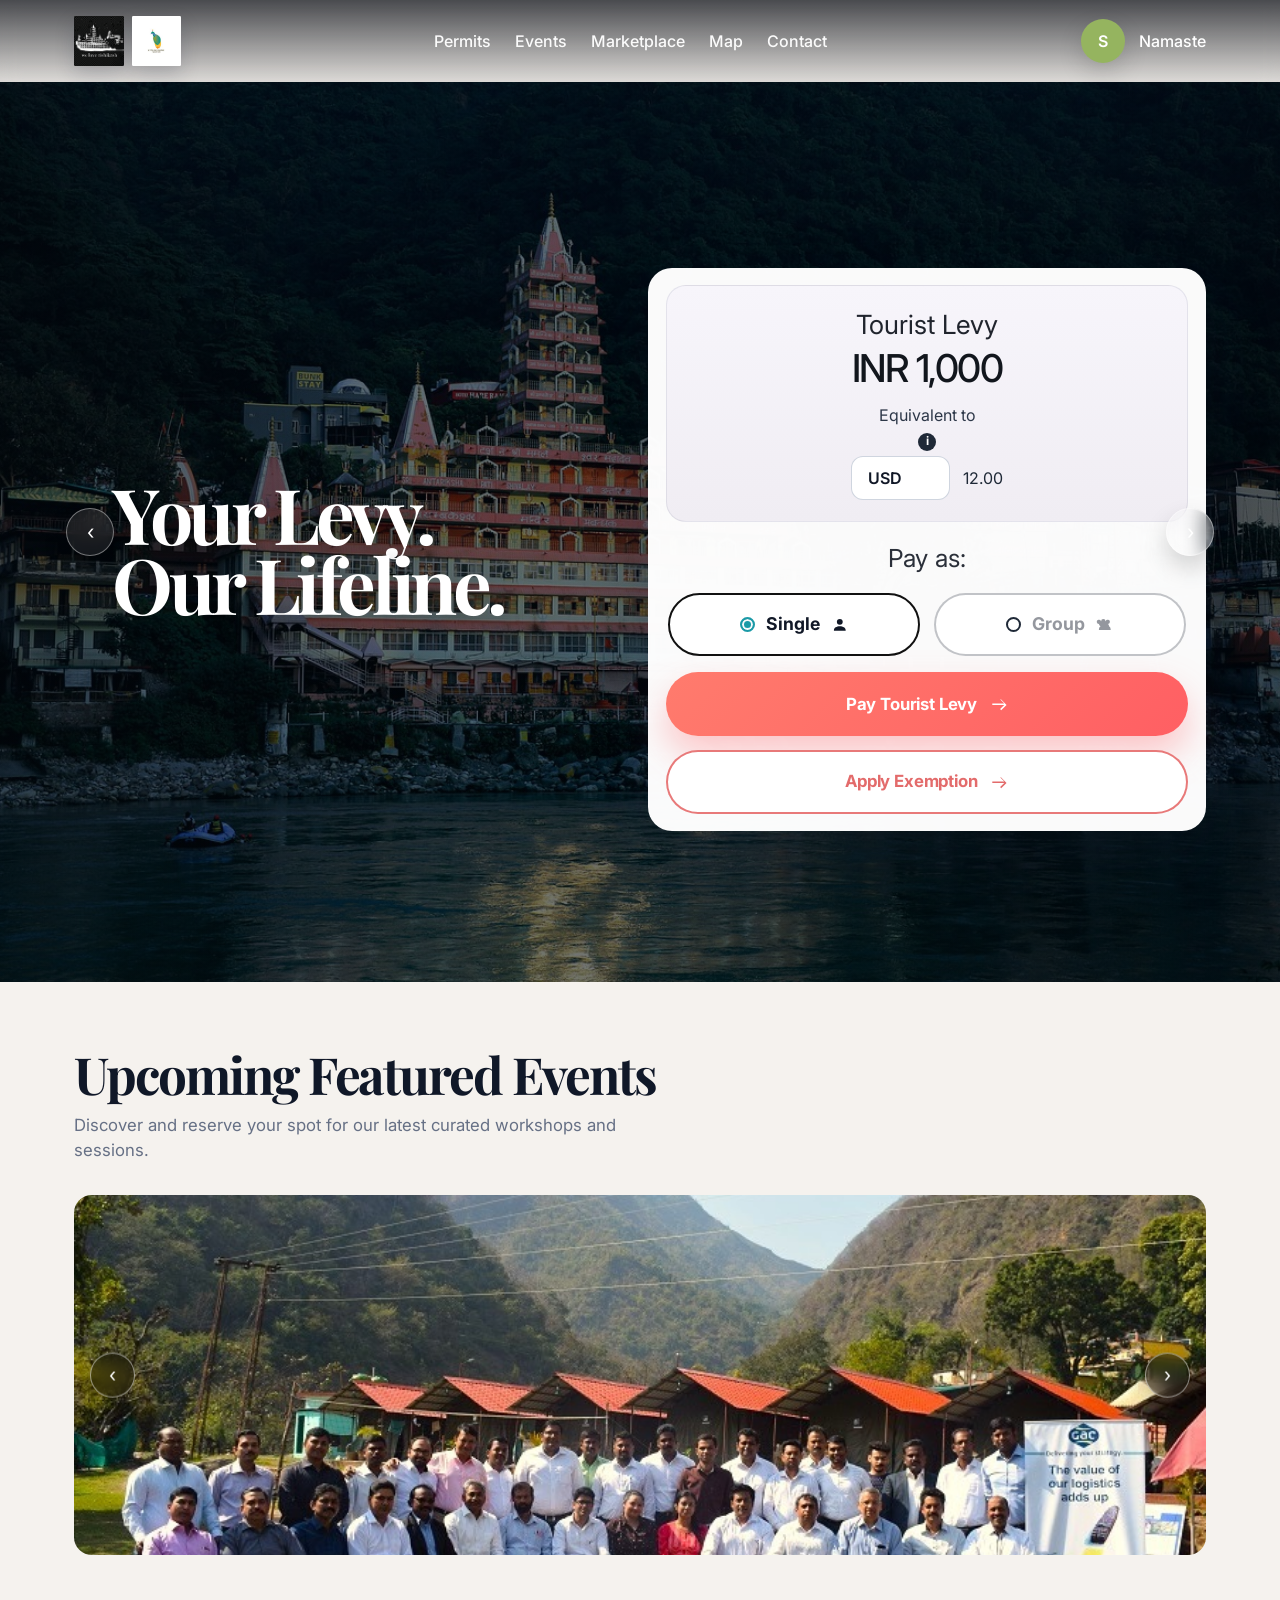
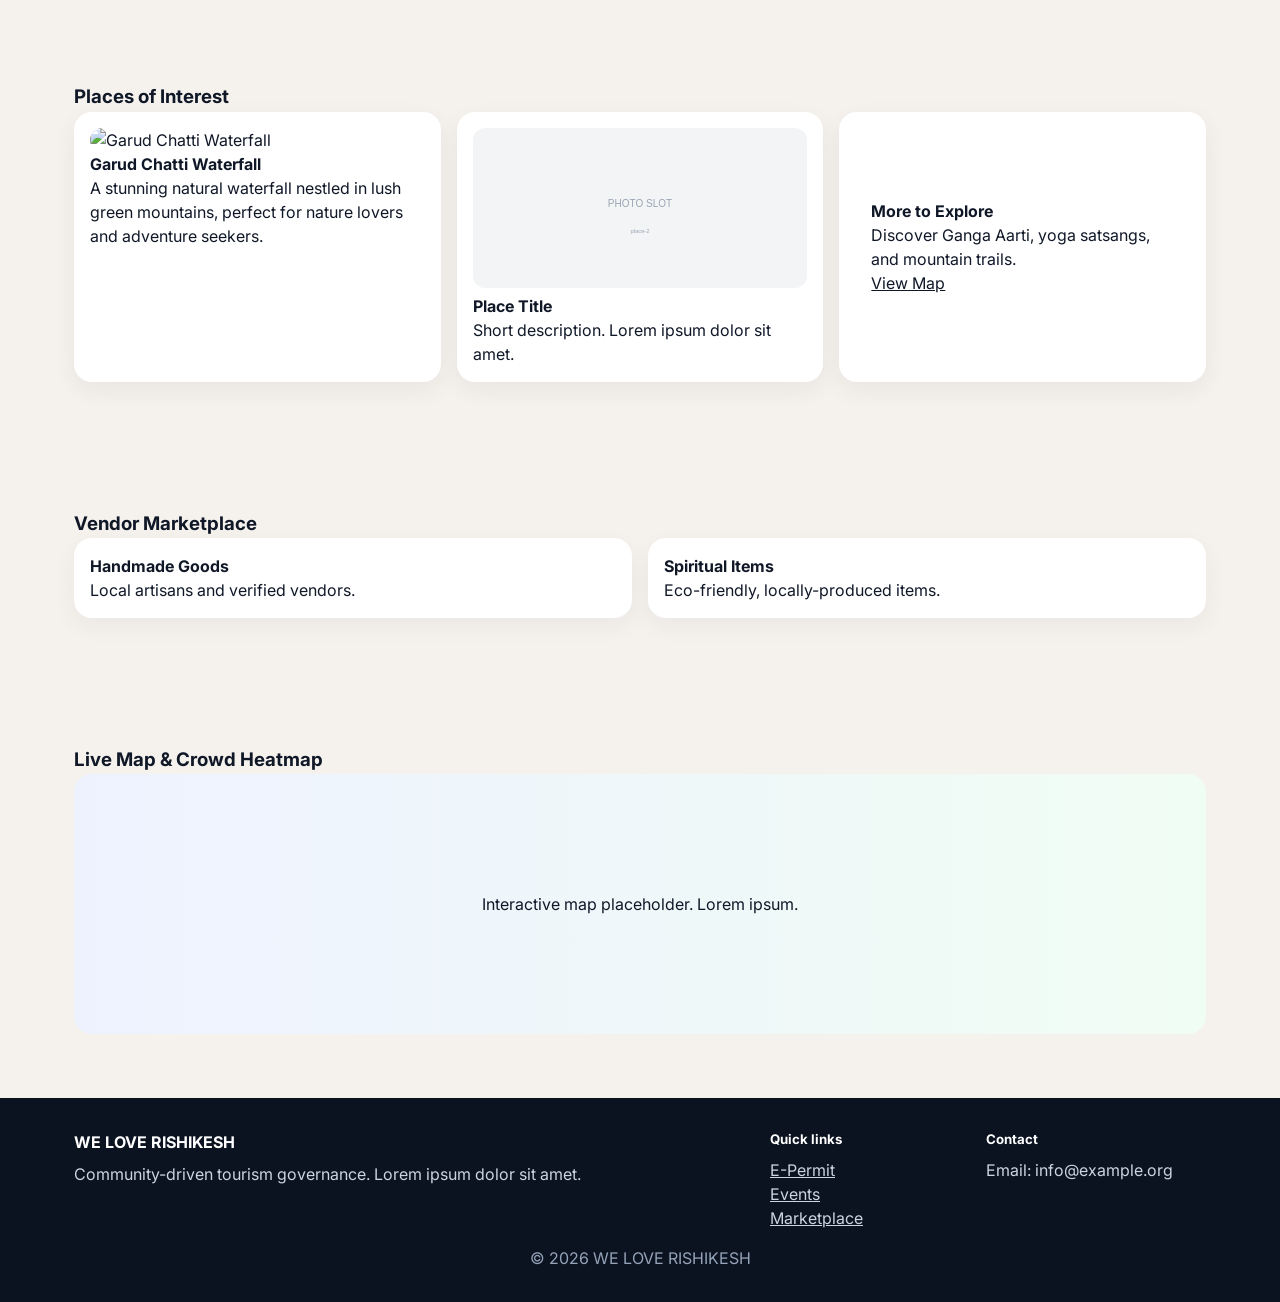
==== commit edfd181a: "updates" ====
--- a/index.html
+++ b/index.html
@@ -103,45 +103,6 @@
       </div>
     </section>
 
-    <section class="intro container">
-      <div class="intro-grid">
-        <div class="intro-text">
-          <h2>Lorem ipsum dolor sit amet</h2>
-          <p>Placeholder paragraph. Lorem ipsum dolor sit amet, consectetur adipiscing elit. Integer posuere erat a ante.</p>
-          <a class="link" href="#events">Explore Events</a>
-        </div>
-        <div class="intro-image">
-          <!-- PHOTO-SLOT: intro feature -->
-          <img src="assets/placeholder-1.svg" alt="placeholder">
-        </div>
-      </div>
-    </section>
-
-    <section id="places" class="places container">
-      <h3>Places of Interest</h3>
-      <div class="places-grid">
-        <div class="place-card">
-          <!-- PHOTO-SLOT: place-1 -->
-          <img src="assets/placeholder-2.svg" alt="place">
-          <h4>Place Title</h4>
-          <p>Short description. Lorem ipsum dolor sit amet.</p>
-        </div>
-        <div class="place-card">
-          <!-- PHOTO-SLOT: place-2 -->
-          <img src="assets/placeholder-3.svg" alt="place">
-          <h4>Place Title</h4>
-          <p>Short description. Lorem ipsum dolor sit amet.</p>
-        </div>
-        <div class="place-card">
-          <div class="place-slate">
-            <h4>More to Explore</h4>
-            <p>Discover Ganga Aarti, yoga satsangs, and mountain trails.</p>
-            <a class="link" href="#map">View Map</a>
-          </div>
-        </div>
-      </div>
-    </section>
-
     <section id="events" class="events container">
       <div class="events-header">
         <h2>Upcoming Featured Events</h2>
@@ -149,9 +110,9 @@
       </div>
       <div class="events-slideshow-wrapper">
         <div class="events-slides">
-          <div class="event-slide is-active" style="background-image: url('assets/event 1.jpg')"></div>
-          <div class="event-slide" style="background-image: url('assets/event 2.jpg')"></div>
-          <div class="event-slide" style="background-image: url('assets/event 3.jpg')"></div>
+          <div class="event-slide is-active" style="background-image: url('asssests/event 1.jpg')"></div>
+          <div class="event-slide" style="background-image: url('asssests/event 2.html')"></div>
+          <div class="event-slide" style="background-image: url('asssests/event 3.jpeg')"></div>
         </div>
         <button class="events-nav-button events-nav-button--prev" type="button" aria-label="Previous event">
           <span aria-hidden="true">&#8249;</span>
@@ -159,6 +120,31 @@
         <button class="events-nav-button events-nav-button--next" type="button" aria-label="Next event">
           <span aria-hidden="true">&#8250;</span>
         </button>
+      </div>
+    </section>
+
+    <section id="places" class="places container">
+      <h3>Places of Interest</h3>
+      <div class="places-grid">
+        <div class="place-card">
+          <!-- PHOTO-SLOT: place-1 -->
+          <img src="assets/waterfall.jpg" alt="Garud Chatti Waterfall">
+          <h4>Garud Chatti Waterfall</h4>
+          <p>A stunning natural waterfall nestled in lush green mountains, perfect for nature lovers and adventure seekers.</p>
+        </div>
+        <div class="place-card">
+          <!-- PHOTO-SLOT: place-2 -->
+          <img src="assets/placeholder-3.svg" alt="place">
+          <h4>Place Title</h4>
+          <p>Short description. Lorem ipsum dolor sit amet.</p>
+        </div>
+        <div class="place-card">
+          <div class="place-slate">
+            <h4>More to Explore</h4>
+            <p>Discover Ganga Aarti, yoga satsangs, and mountain trails.</p>
+            <a class="link" href="#map">View Map</a>
+          </div>
+        </div>
       </div>
     </section>
 
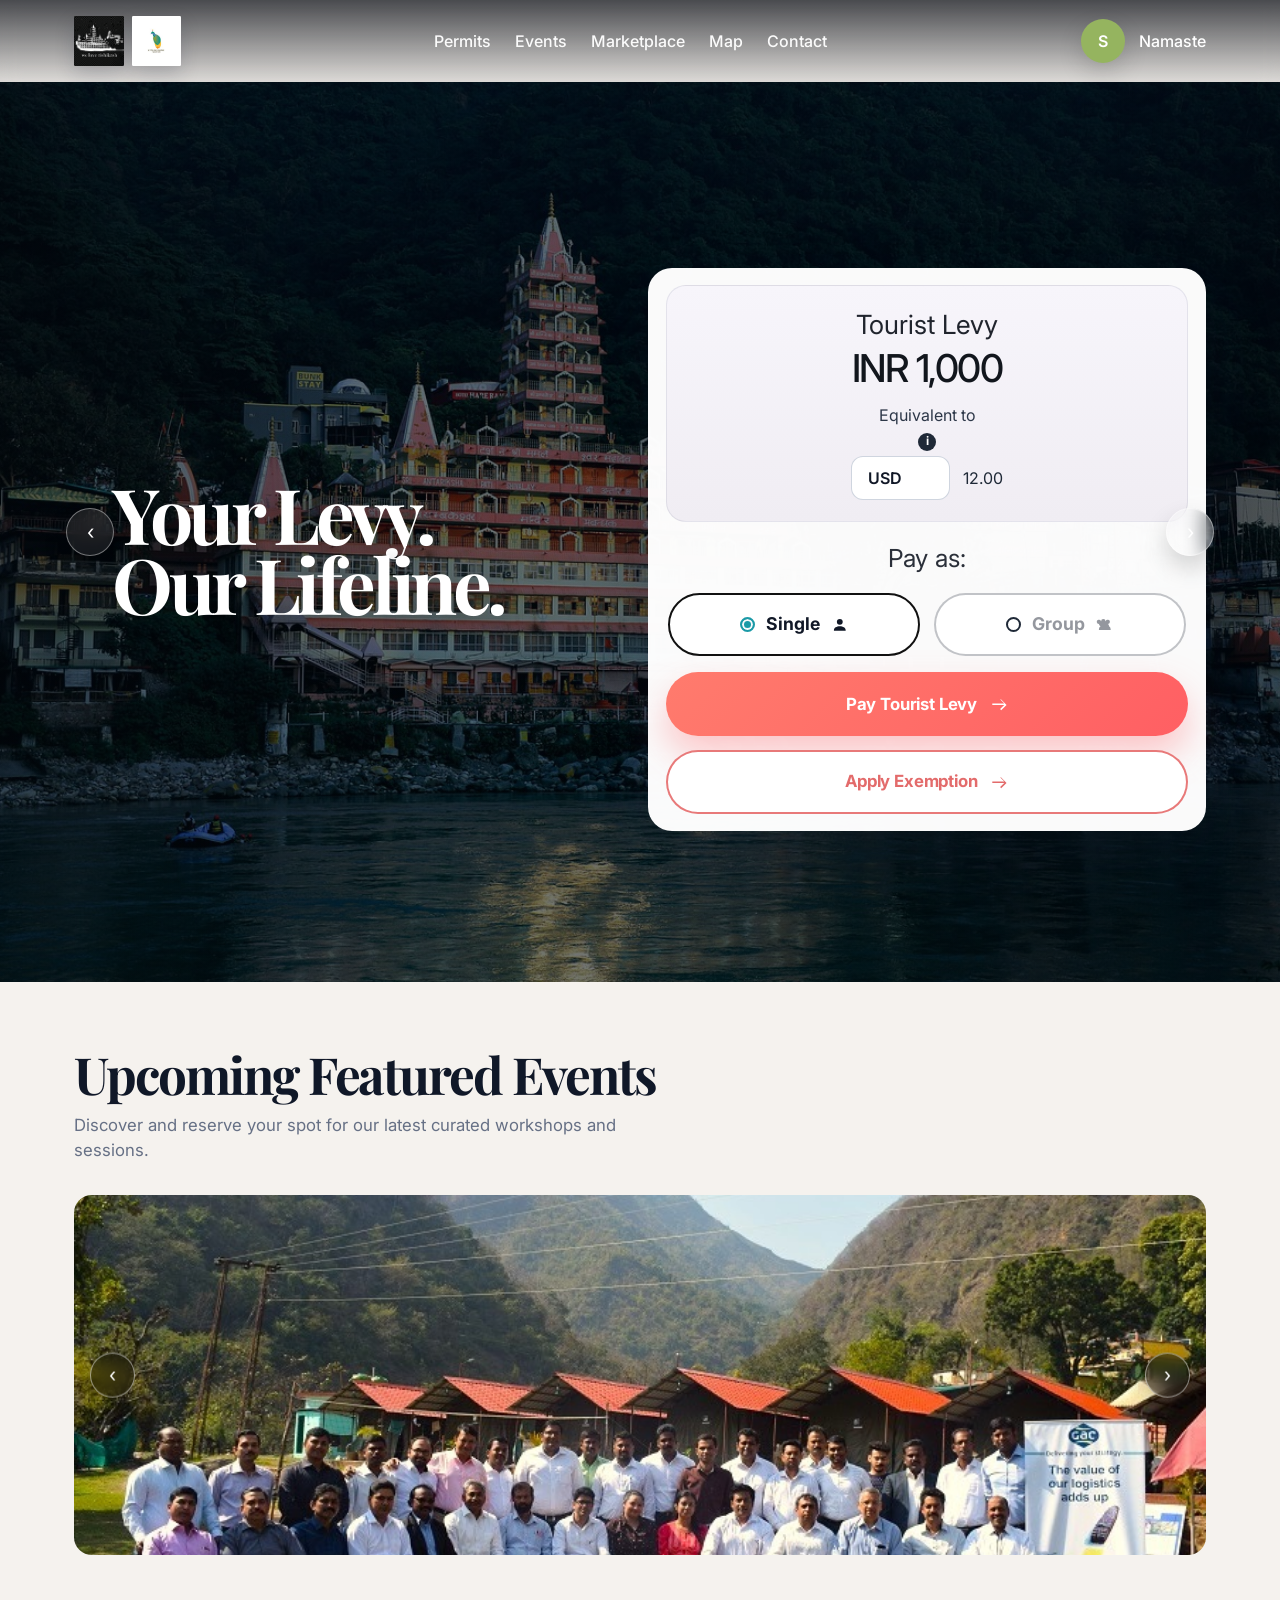
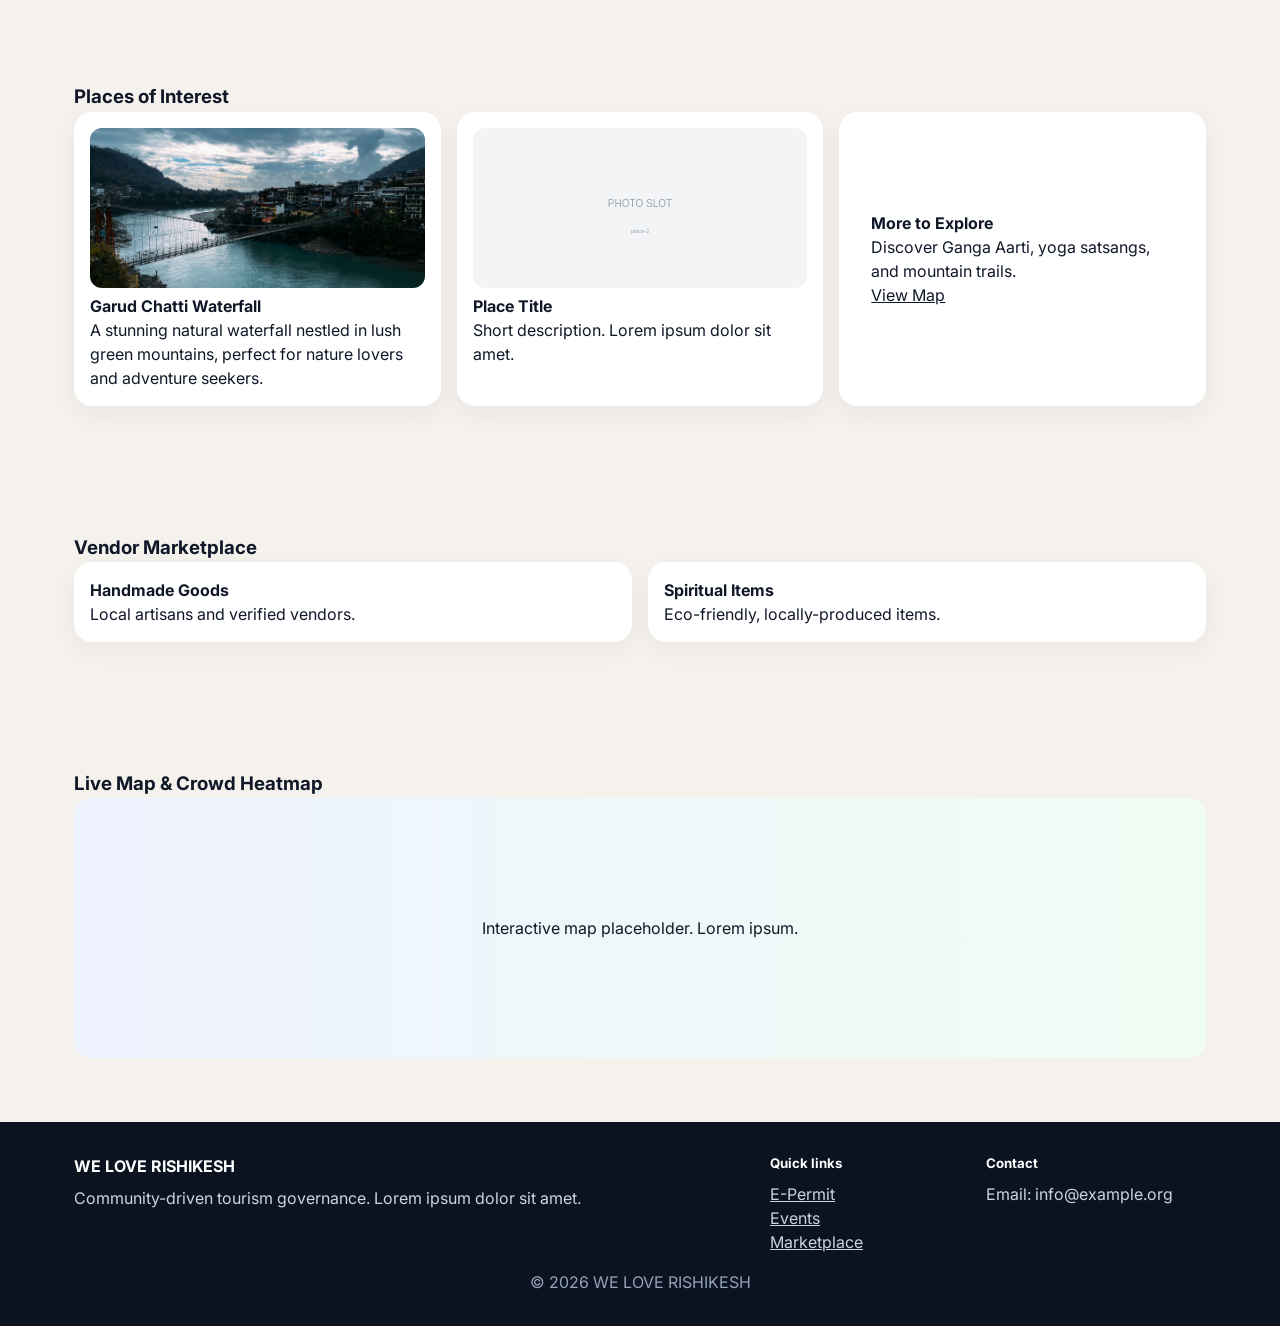
==== commit f7605d51: "crazy" ====
--- a/index.html
+++ b/index.html
@@ -274,8 +274,13 @@
             </label>
 
             <label class="tl-field">
-              <span class="tl-field__label">Arrival Date (DD/MM/YYYY)</span>
-              <input type="text" placeholder="DD/MM/YYYY">
+              <span class="tl-field__label">Arrival Date</span>
+              <input type="date" id="arrival-date" name="arrival-date" min="">
+            </label>
+
+            <label class="tl-field">
+              <span class="tl-field__label">Departure Date</span>
+              <input type="date" id="departure-date" name="departure-date" min="">
             </label>
 
             <div class="tl-captcha" aria-label="Turnstile verification">
@@ -421,6 +426,61 @@
       eventNavNext.addEventListener('click', nextEventSlide);
     }
 
+    const today = new Date().toISOString().split('T')[0];
+    document.getElementById('arrival-date').min = today;
+
+    document.getElementById('arrival-date').addEventListener('change', function() {
+      const arrVal = this.value;
+      if (arrVal) {
+        const nextDay = new Date(arrVal);
+        nextDay.setDate(nextDay.getDate() + 1);
+        document.getElementById('departure-date').min = nextDay.toISOString().split('T')[0];
+        document.getElementById('departure-date').value = '';
+      }
+    });
+
+    const levyForm = document.querySelector('.tl-form');
+    if (levyForm) {
+      levyForm.addEventListener('submit', function(e) {
+        e.preventDefault();
+        const inputs = levyForm.querySelectorAll('input[type="text"], input[type="email"]');
+        const fn = inputs[0]?.value.trim() || '';
+        const ln = inputs[1]?.value.trim() || '';
+        const em = inputs[2]?.value.trim() || '';
+        const ad = inputs[3]?.value.trim() || '';
+        const st = inputs[4]?.value.trim() || '';
+        const arrivalValue = document.getElementById('arrival-date').value;
+        const departureValue = document.getElementById('departure-date').value;
+        const arrDate = new Date(arrivalValue);
+        const depDate = new Date(departureValue);
+        const diffTime = depDate - arrDate;
+        const numDays = Math.ceil(diffTime / (1000 * 60 * 60 * 24));
+
+        if (!arrivalValue || !departureValue) {
+          alert('Please select both arrival and departure dates.');
+          return;
+        }
+        if (numDays < 1) {
+          alert('Departure date must be after arrival date.');
+          return;
+        }
+
+        const arrParts = arrivalValue.split('-');
+        const arrFormatted = arrParts[2] + '/' + arrParts[1] + '/' + arrParts[0];
+        const depParts = departureValue.split('-');
+        const depFormatted = depParts[2] + '/' + depParts[1] + '/' + depParts[0];
+        const id = 'WLR-' + Math.random().toString(36).substring(2,8).toUpperCase();
+        const params = new URLSearchParams({
+          fn, ln, em, st,
+          ar: arrFormatted,
+          dep: depFormatted,
+          dy: numDays,
+          id
+        });
+        window.location.href = 'confirm.html?' + params.toString();
+      });
+    }
+
     showSlide(0);
   </script>
 
--- a/styles.css
+++ b/styles.css
@@ -720,6 +720,24 @@
   background: #ffffff;
 }
 
+input[type="date"] {
+  width: 100%;
+  padding: 0.75rem 1rem;
+  border: 1.5px solid #d0d0d0;
+  border-radius: 6px;
+  font-family: inherit;
+  font-size: 0.95rem;
+  color: #1a1a1a;
+  background: #fff;
+  cursor: pointer;
+  appearance: auto;
+}
+
+input[type="date"]:focus {
+  outline: none;
+  border-color: #1a1a1a;
+}
+
 .tl-field small {
   color: #667085;
   font-size: 0.78rem;
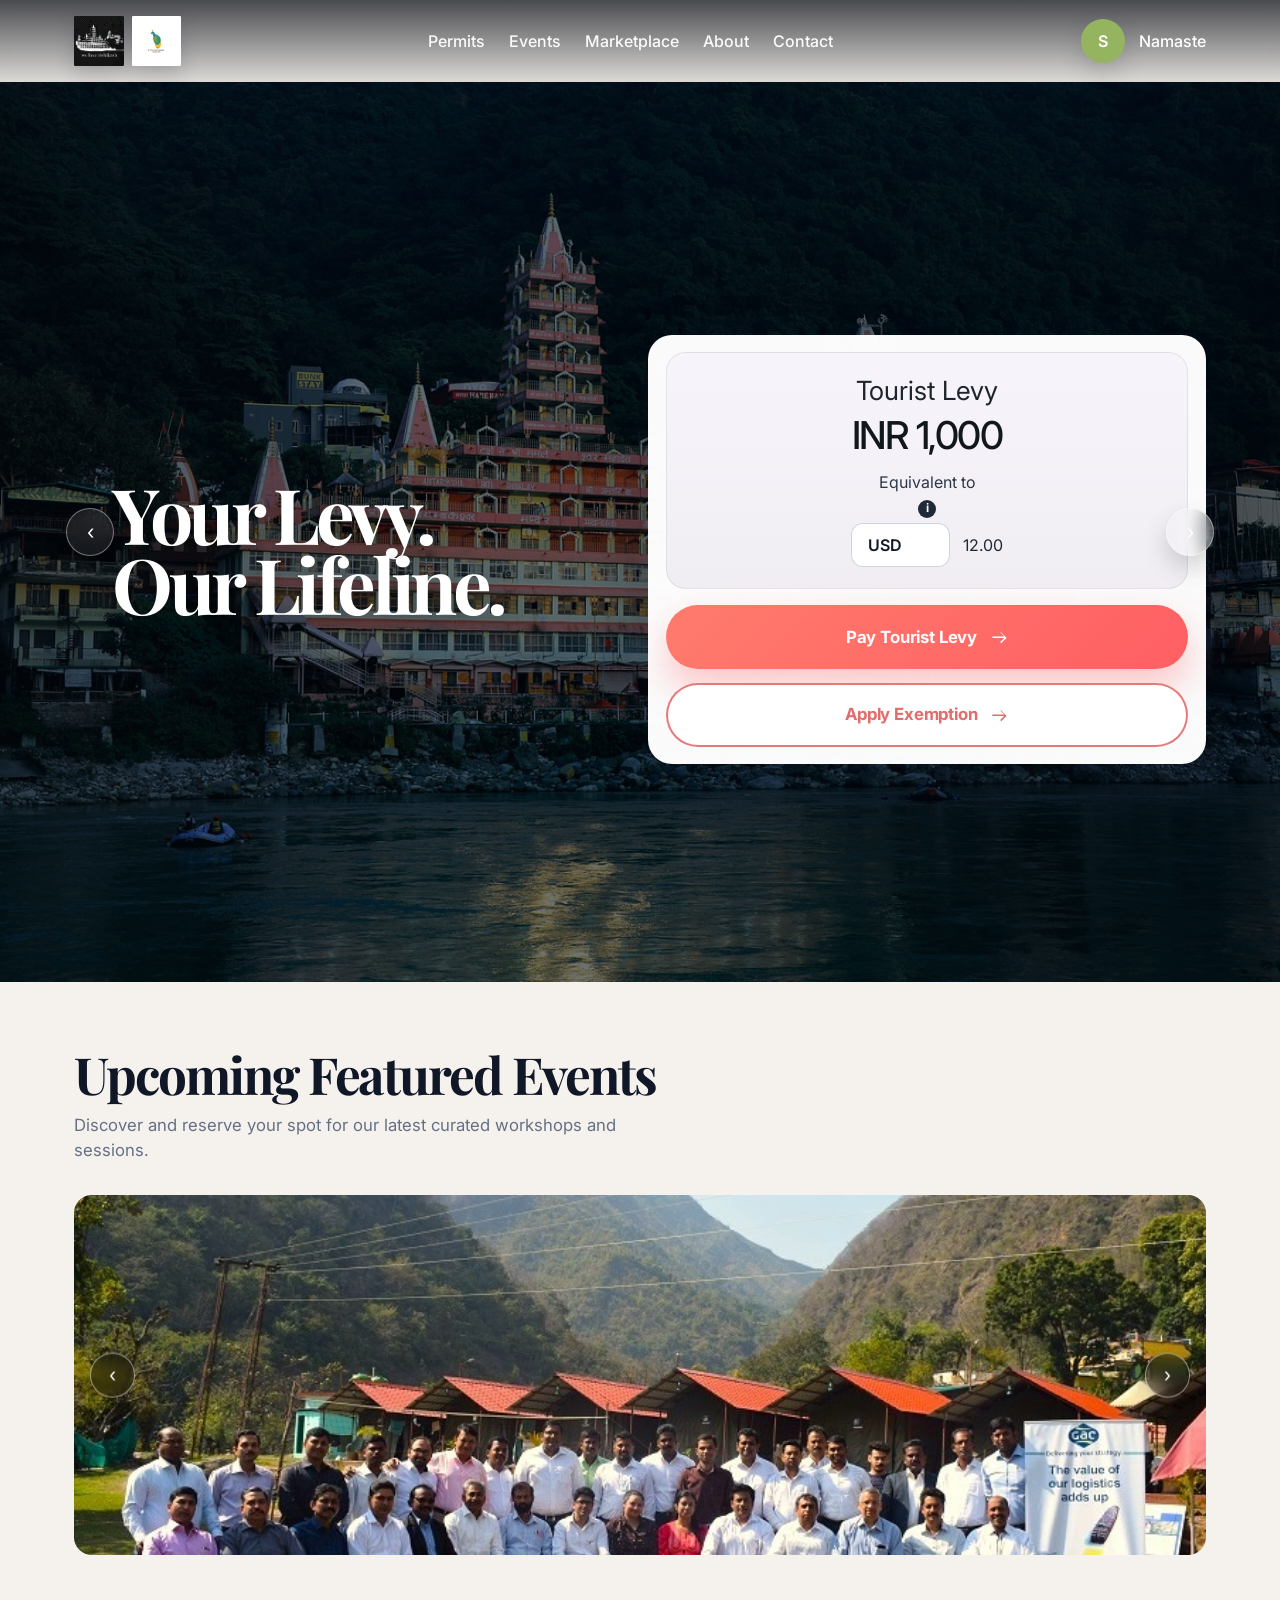
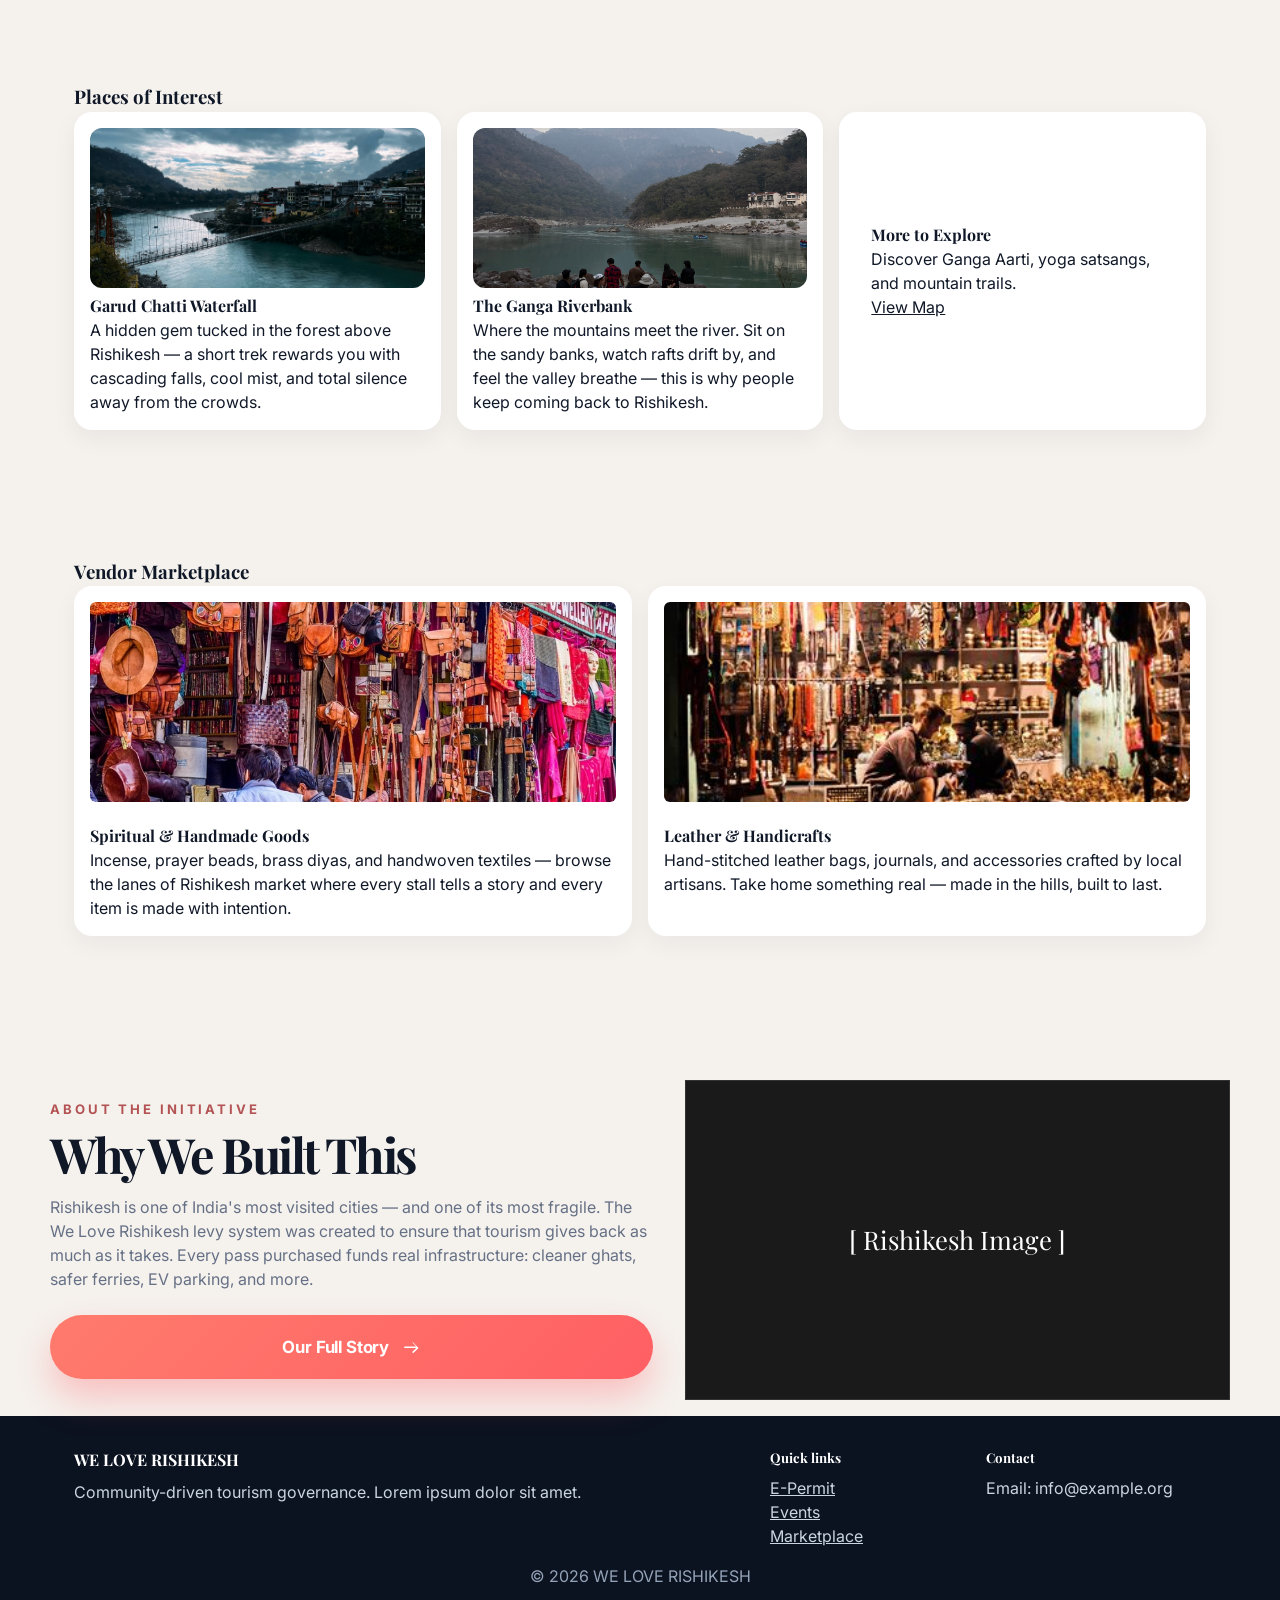
==== commit 83d175e4: "crazy part 3" ====
--- a/index.html
+++ b/index.html
@@ -5,6 +5,7 @@
   <meta name="viewport" content="width=device-width,initial-scale=1">
   <title>WE LOVE RISHIKESH</title>
   <link rel="stylesheet" href="styles.css">
+  <link rel="stylesheet" href="about.css">
 </head>
 <body>
   <header class="site-header">
@@ -19,7 +20,7 @@
         <li><a href="#permits">Permits</a></li>
         <li><a href="#events">Events</a></li>
         <li><a href="#marketplace">Marketplace</a></li>
-        <li><a href="#map">Map</a></li>
+        <li><a href="about.html">About</a></li>
         <li><a href="#contact">Contact</a></li>
       </ul>
       <div class="nav-utility" aria-label="User menu">
@@ -67,28 +68,6 @@
             </div>
           </div>
 
-          <div class="levy-card__payas">
-            <p>Pay as:</p>
-            <div class="pay-toggle" role="radiogroup" aria-label="Pay as">
-              <label class="pay-toggle__option is-active">
-                <input type="radio" name="pay-type" checked>
-                <span class="pay-toggle__content">
-                  <span class="pay-toggle__dot" aria-hidden="true"></span>
-                  <span class="pay-toggle__label">Single</span>
-                  <svg viewBox="0 0 24 24" aria-hidden="true"><path d="M12 12a4 4 0 1 0-4-4 4 4 0 0 0 4 4Zm0 2c-4.42 0-8 2.24-8 5v1h16v-1c0-2.76-3.58-5-8-5Z"/></svg>
-                </span>
-              </label>
-              <label class="pay-toggle__option">
-                <input type="radio" name="pay-type">
-                <span class="pay-toggle__content">
-                  <span class="pay-toggle__dot" aria-hidden="true"></span>
-                  <span class="pay-toggle__label">Group</span>
-                  <svg viewBox="0 0 24 24" aria-hidden="true"><path d="M16 11a3 3 0 1 0-2.82-4h-.18a3 3 0 1 0-6 0h-.18A3 3 0 1 0 4 11a3 3 0 0 0 2.2 2.89A4.99 4.99 0 0 0 4 18v1h16v-1a4.99 4.99 0 0 0-2.2-4.11A3 3 0 0 0 16 11Z"/></svg>
-                </span>
-              </label>
-            </div>
-          </div>
-
           <div class="levy-card__actions">
             <button class="action-btn action-btn--solid" type="button" id="openLevyModal">
               <span>Pay Tourist Levy</span>
@@ -127,16 +106,14 @@
       <h3>Places of Interest</h3>
       <div class="places-grid">
         <div class="place-card">
-          <!-- PHOTO-SLOT: place-1 -->
           <img src="assets/waterfall.jpg" alt="Garud Chatti Waterfall">
           <h4>Garud Chatti Waterfall</h4>
-          <p>A stunning natural waterfall nestled in lush green mountains, perfect for nature lovers and adventure seekers.</p>
+          <p>A hidden gem tucked in the forest above Rishikesh — a short trek rewards you with cascading falls, cool mist, and total silence away from the crowds.</p>
         </div>
         <div class="place-card">
-          <!-- PHOTO-SLOT: place-2 -->
-          <img src="assets/placeholder-3.svg" alt="place">
-          <h4>Place Title</h4>
-          <p>Short description. Lorem ipsum dolor sit amet.</p>
+          <img src="neem.jpeg" alt="The Ganga at Rishikesh">
+          <h4>The Ganga Riverbank</h4>
+          <p>Where the mountains meet the river. Sit on the sandy banks, watch rafts drift by, and feel the valley breathe — this is why people keep coming back to Rishikesh.</p>
         </div>
         <div class="place-card">
           <div class="place-slate">
@@ -152,20 +129,35 @@
       <h3>Vendor Marketplace</h3>
       <div class="market-grid">
         <div class="market-card">
-          <h4>Handmade Goods</h4>
-          <p>Local artisans and verified vendors.</p>
+          <img src="vendor 1.webp" alt="Local Bazaar" style="width:100%; height:200px; object-fit:cover; border-radius:6px; margin-bottom:1rem;">
+          <h4>Spiritual & Handmade Goods</h4>
+          <p>Incense, prayer beads, brass diyas, and handwoven textiles — browse the lanes of Rishikesh market where every stall tells a story and every item is made with intention.</p>
         </div>
         <div class="market-card">
-          <h4>Spiritual Items</h4>
-          <p>Eco-friendly, locally-produced items.</p>
+          <img src="vendor 2.jpg" alt="Leather & Handicrafts" style="width:100%; height:200px; object-fit:cover; border-radius:6px; margin-bottom:1rem;">
+          <h4>Leather & Handicrafts</h4>
+          <p>Hand-stitched leather bags, journals, and accessories crafted by local artisans. Take home something real — made in the hills, built to last.</p>
         </div>
       </div>
     </section>
 
-    <section id="map" class="map container">
-      <h3>Live Map & Crowd Heatmap</h3>
-      <div class="map-slate">
-        <p>Interactive map placeholder. Lorem ipsum.</p>
+    
+    <section id="about" class="about-preview container">
+      <div class="about-preview__inner">
+        <div class="about-preview__text">
+          <p class="eyebrow">About the Initiative</p>
+          <h2>Why We Built This</h2>
+          <p>Rishikesh is one of India's most visited cities — and one of its most fragile. The We Love Rishikesh levy system was created to ensure that tourism gives back as much as it takes. Every pass purchased funds real infrastructure: cleaner ghats, safer ferries, EV parking, and more.</p>
+          <a href="about.html" class="action-btn action-btn--solid">
+            <span>Our Full Story</span>
+            <svg viewBox="0 0 24 24" aria-hidden="true">
+              <path d="M13.2 5.6 18.6 11H3v2h15.6l-5.4 5.4L14.6 20l7-7-7-7Z"></path>
+            </svg>
+          </a>
+        </div>
+        <div class="about-preview__image">
+          <div class="about-preview__placeholder">[ Rishikesh Image ]</div>
+        </div>
       </div>
     </section>
 
@@ -356,12 +348,36 @@
     }
 
     if (previousButton) {
-      previousButton.addEventListener('click', previousSlide);
+      previousButton.addEventListener('click', () => { previousSlide(); resetHeroAutoplay(); });
     }
 
     if (nextButton) {
-      nextButton.addEventListener('click', nextSlide);
-    }
+      nextButton.addEventListener('click', () => { nextSlide(); resetHeroAutoplay(); });
+    }
+
+    // Autoplay for hero slides: advance every 8 seconds
+    let heroInterval = null;
+    function startHeroAutoplay() {
+      if (heroInterval) return;
+      heroInterval = setInterval(nextSlide, 8000);
+    }
+    function stopHeroAutoplay() {
+      if (!heroInterval) return;
+      clearInterval(heroInterval);
+      heroInterval = null;
+    }
+    function resetHeroAutoplay() {
+      stopHeroAutoplay();
+      startHeroAutoplay();
+    }
+
+    // Pause autoplay when tab is not visible to save resources
+    document.addEventListener('visibilitychange', () => {
+      if (document.hidden) stopHeroAutoplay(); else startHeroAutoplay();
+    });
+
+    // Start autoplay on load
+    startHeroAutoplay();
 
     function openLevyModal() {
       if (!levyModal) return;
--- a/styles.css
+++ b/styles.css
@@ -34,6 +34,17 @@
   min-height: 100vh;
 }
 
+/* Headings use Playfair Display for a consistent display serif */
+h1, h2, h3, h4, h5, h6,
+.hero-title,
+.events-header h2,
+.about-section-head h2,
+.about-team__content h2,
+.about-cta h2,
+.about-preview__text h2 {
+  font-family: 'Playfair Display', Georgia, serif;
+}
+
 a {
   color: inherit;
 }
@@ -1085,4 +1096,40 @@
   .action-btn {
     min-height: 3.6rem;
   }
-}
+
+  /* Unified card styles: headings, body text, and containers (global) */
+  [class$="-card"],
+  .place-card,
+  .market-card {
+    padding: 1.2rem;
+    border-radius: 8px;
+    transition: transform 0.2s ease, box-shadow 0.2s ease;
+  }
+
+  [class$="-card"]:hover,
+  .place-card:hover,
+  .market-card:hover {
+    transform: translateY(-4px);
+  }
+
+  [class$="-card"] h4,
+  .place-card h4,
+  .market-card h4 {
+    font-family: 'Playfair Display', Georgia, serif;
+    font-weight: 700;
+    font-size: 1.2rem;
+    letter-spacing: 0.01em;
+    color: #101828;
+    margin-bottom: 0.5rem;
+    line-height: 1.3;
+  }
+
+  [class$="-card"] p,
+  .place-card p,
+  .market-card p {
+    font-size: 0.875rem;
+    line-height: 1.7;
+    color: inherit;
+    opacity: 0.85;
+  }
+}
--- a/about.css
+++ b/about.css
@@ -0,0 +1,294 @@
+body {
+  background: var(--bg);
+}
+
+.about-hero {
+  min-height: 80vh;
+  background: #1a1a1a;
+  display: flex;
+  align-items: center;
+}
+
+.about-hero__inner {
+  width: 100%;
+  min-height: 80vh;
+  display: flex;
+  align-items: center;
+  justify-content: center;
+  text-align: center;
+}
+
+.about-hero__copy {
+  max-width: 920px;
+  padding: 3rem 0;
+}
+
+.about-hero__copy .hero-title {
+  max-width: none;
+  margin: 0 auto;
+}
+
+.about-hero__subheading {
+  margin: 1.25rem auto 0;
+  max-width: 34rem;
+  color: rgba(255, 255, 255, 0.84);
+  font-size: 1.1rem;
+}
+
+.about-mission {
+  padding: 5rem 0;
+}
+
+.about-mission__grid {
+  display: grid;
+  grid-template-columns: minmax(0, 0.9fr) minmax(0, 1.1fr);
+  gap: 3rem;
+  align-items: start;
+}
+
+.about-mission__quote p {
+  font-family: 'Playfair Display', Georgia, serif;
+  font-size: clamp(2rem, 4vw, 3.6rem);
+  line-height: 1.08;
+  letter-spacing: -0.04em;
+  color: var(--text);
+}
+
+.about-mission__body p {
+  font-size: 1.1rem;
+  color: var(--muted);
+  max-width: 42rem;
+}
+
+.about-section-head {
+  margin-bottom: 1.75rem;
+}
+
+.eyebrow {
+  font-size: 0.82rem;
+  letter-spacing: 0.22em;
+  text-transform: uppercase;
+  color: #b45353;
+  font-weight: 700;
+  margin-bottom: 0.55rem;
+}
+
+.about-section-head h2,
+.about-team__content h2,
+.about-cta h2,
+.about-preview__text h2 {
+  font-family: 'Playfair Display', Georgia, serif;
+  font-size: clamp(2rem, 3.8vw, 3.5rem);
+  line-height: 1.05;
+  letter-spacing: -0.05em;
+}
+
+.about-pillars {
+  padding: 1rem 0 5rem;
+}
+
+.about-pillars__grid {
+  display: grid;
+  grid-template-columns: repeat(3, minmax(0, 1fr));
+  gap: 1.5rem;
+}
+
+.about-pillar-card {
+  padding: 1.75rem;
+  border: 1px solid rgba(16, 24, 40, 0.08);
+  background: rgba(255, 255, 255, 0.68);
+  border-radius: 24px;
+}
+
+.about-pillar-card__icon {
+  width: 80px;
+  height: 80px;
+  border: 1px solid #333;
+  display: flex;
+  align-items: center;
+  justify-content: center;
+  margin-bottom: 1.1rem;
+  background: rgba(255, 255, 255, 0.16);
+}
+
+.about-pillar-card h3 {
+  font-family: 'Playfair Display', Georgia, serif;
+  font-size: 1.8rem;
+  margin-bottom: 0.6rem;
+}
+
+.about-pillar-card p {
+  color: var(--muted);
+}
+
+.about-imagestrip {
+  width: 100%;
+  height: 500px;
+  background: #111;
+}
+
+.about-imagestrip__placeholder {
+  width: 100%;
+  height: 100%;
+  display: flex;
+  align-items: center;
+  justify-content: center;
+  color: #ffffff;
+  font-family: 'Playfair Display', Georgia, serif;
+  font-size: clamp(1.5rem, 3vw, 2.5rem);
+  letter-spacing: -0.04em;
+  text-align: center;
+}
+
+.about-team {
+  padding: 5rem 0;
+}
+
+.about-team__grid {
+  display: grid;
+  grid-template-columns: minmax(0, 0.95fr) minmax(0, 1.05fr);
+  gap: 2rem;
+  align-items: center;
+}
+
+.about-team__image {
+  min-height: 400px;
+  background: #1a1a1a;
+  border: 1px solid #333;
+  display: flex;
+  align-items: center;
+  justify-content: center;
+  color: #ffffff;
+  font-family: 'Playfair Display', Georgia, serif;
+  font-size: 1.5rem;
+  text-align: center;
+}
+
+.about-team__content p:not(.eyebrow) {
+  color: var(--muted);
+  font-size: 1.05rem;
+  max-width: 42rem;
+  margin: 1rem 0 1.5rem;
+}
+
+.about-stats {
+  background: #0a0a0a;
+  color: #ffffff;
+  padding: 3rem 0;
+}
+
+.about-stats__grid {
+  display: grid;
+  grid-template-columns: repeat(4, minmax(0, 1fr));
+  gap: 1.25rem;
+}
+
+.about-stat {
+  text-align: center;
+}
+
+.about-stat strong {
+  display: block;
+  font-family: 'Playfair Display', Georgia, serif;
+  font-size: clamp(2rem, 4vw, 3.5rem);
+  line-height: 1;
+  margin-bottom: 0.5rem;
+}
+
+.about-stat span {
+  color: rgba(255, 255, 255, 0.82);
+}
+
+.about-cta {
+  background: #0b1220;
+  color: #ffffff;
+  text-align: center;
+  padding: 5rem 0;
+}
+
+.about-cta p {
+  margin-top: 0.9rem;
+  color: rgba(255, 255, 255, 0.82);
+}
+
+.about-cta__actions {
+  margin-top: 1.6rem;
+  display: flex;
+  gap: 1rem;
+  justify-content: center;
+  flex-wrap: wrap;
+}
+
+.about-preview {
+  padding: 5rem 0 1rem;
+}
+
+.about-preview__inner {
+  display: grid;
+  grid-template-columns: minmax(0, 1.05fr) minmax(0, 0.95fr);
+  gap: 2rem;
+  align-items: center;
+}
+
+.about-preview__text p:not(.eyebrow) {
+  color: var(--muted);
+  max-width: 40rem;
+  margin: 1rem 0 1.5rem;
+}
+
+.about-preview__image {
+  min-height: 320px;
+}
+
+.about-preview__placeholder {
+  min-height: 320px;
+  border: 1px solid #333;
+  background: #1a1a1a;
+  display: flex;
+  align-items: center;
+  justify-content: center;
+  color: #ffffff;
+  font-family: 'Playfair Display', Georgia, serif;
+  font-size: 1.6rem;
+  text-align: center;
+}
+
+@media (max-width: 900px) {
+  .about-mission__grid,
+  .about-team__grid,
+  .about-preview__inner,
+  .about-pillars__grid,
+  .about-stats__grid {
+    grid-template-columns: 1fr;
+  }
+
+  .about-imagestrip {
+    height: 380px;
+  }
+}
+
+@media (max-width: 768px) {
+  .about-hero,
+  .about-hero__inner {
+    min-height: 80vh;
+  }
+
+  .about-mission,
+  .about-team,
+  .about-preview {
+    padding: 4rem 0;
+  }
+
+  .about-pillars {
+    padding-bottom: 4rem;
+  }
+
+  .about-imagestrip {
+    height: 300px;
+  }
+
+  .about-team__image,
+  .about-preview__placeholder {
+    min-height: 280px;
+  }
+}
